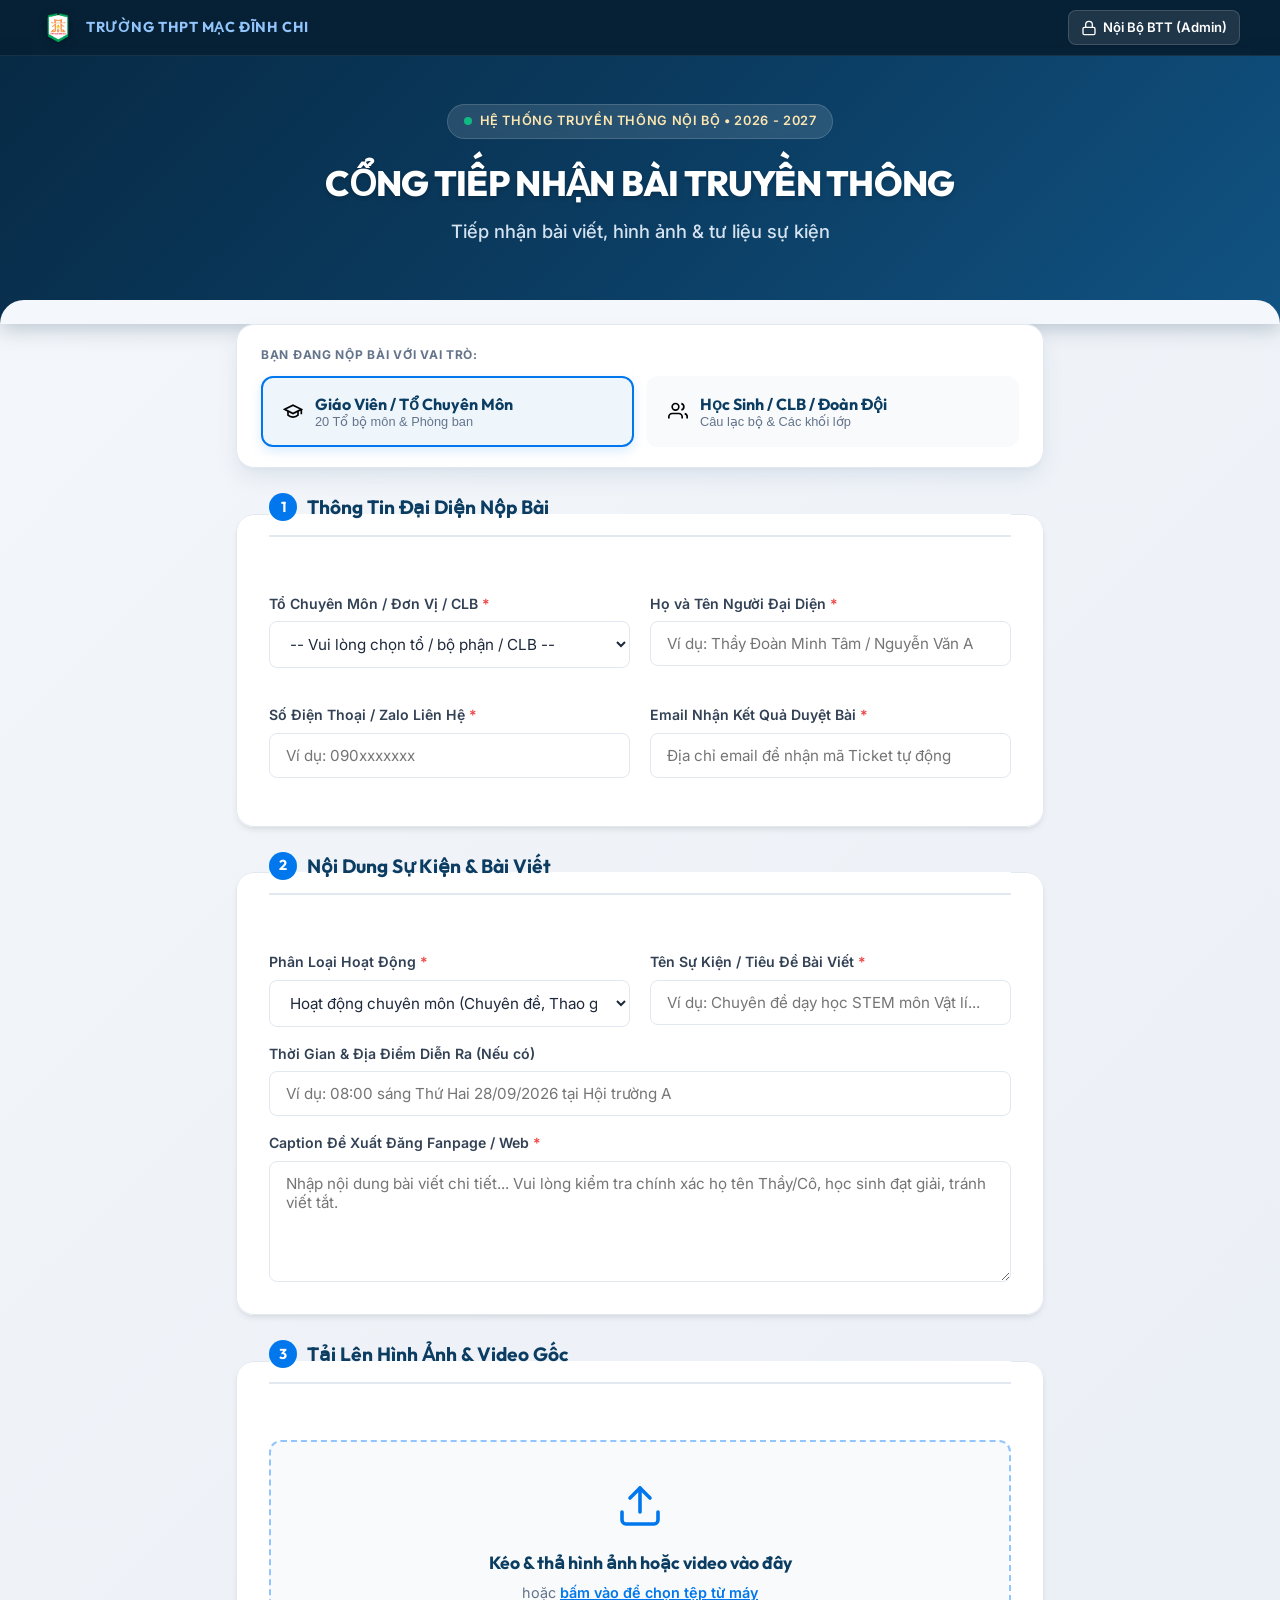
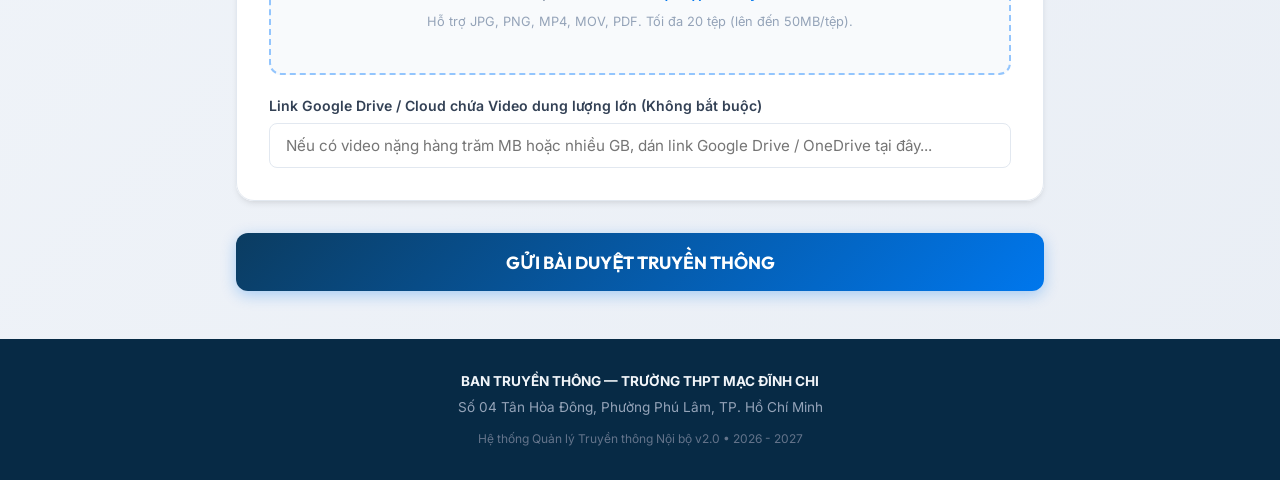
==== index.html @ 525030f7 "feat: chuẩn hóa phong cách hành chính nghiêm túc, chuyển đổi Quản Trị Hệ Thống và bổ sung module Cấu" ====
<!DOCTYPE html>
<html lang="vi">

<head>
  <meta charset="UTF-8">
  <meta name="viewport" content="width=device-width, initial-scale=1.0">
  <title>Cổng Tiếp Nhận Bài Truyền Thông | THPT Mạc Đĩnh Chi</title>
  <meta name="description"
    content="Hệ thống tiếp nhận bài viết, hình ảnh và tư liệu truyền thông nội bộ trường THPT Mạc Đĩnh Chi năm học 2026 - 2027">

  <!-- Google Fonts -->
  <link rel="preconnect" href="https://fonts.googleapis.com">
  <link rel="preconnect" href="https://fonts.gstatic.com" crossorigin>
  <link
    href="https://fonts.googleapis.com/css2?family=Inter:wght@400;500;600;700&family=Outfit:wght@500;600;700;800&display=swap"
    rel="stylesheet">

  <!-- Favicon -->
  <link rel="icon" type="image/png" href="LOGO.png">

  <!-- Stylesheet -->
  <link rel="stylesheet" href="css/style.css">
</head>

<body>
  <!-- Navigation Bar -->
  <nav class="top-nav-bar">
    <div class="nav-container">
      <div class="nav-brand-wrap">
        <img src="LOGO.png" alt="Logo THPT Mạc Đĩnh Chi" class="nav-logo">
        <span class="nav-school">TRƯỜNG THPT MẠC ĐĨNH CHI</span>
      </div>
      <a href="admin.html" class="nav-admin-btn">
        <svg width="16" height="16" viewBox="0 0 24 24" fill="none" stroke="currentColor" stroke-width="2">
          <rect x="3" y="11" width="18" height="11" rx="2" ry="2"></rect>
          <path d="M7 11V7a5 5 0 0 1 10 0v4"></path>
        </svg>
        <span>Nội Bộ BTT (Admin)</span>
      </a>
    </div>
  </nav>

  <!-- Header / Hero Banner -->
  <header class="hero-header">
    <div class="header-container">
      <div class="brand-badge">
        <span class="pulse-dot"></span>
        <span>HỆ THỐNG TRUYỀN THÔNG NỘI BỘ • 2026 - 2027</span>
      </div>
      <h1 class="school-title">CỔNG TIẾP NHẬN BÀI TRUYỀN THÔNG</h1>
      <p class="portal-subtitle">Tiếp nhận bài viết, hình ảnh &amp; tư liệu sự kiện</p>
    </div>
  </header>

  <!-- Main Container -->
  <main class="main-content">
    <div class="form-wrapper">
      <!-- Vùng hiển thị thông báo tiêu điểm ghim từ Quản Trị Viên (nếu có) -->
      <div id="portalNoticeContainer"></div>

      <!-- Role Switcher: Giáo viên vs Học sinh/CLB -->
      <section class="role-selector-card" aria-label="Chọn đối tượng nộp bài">
        <label class="section-label">BẠN ĐANG NỘP BÀI VỚI VAI TRÒ:</label>
        <div class="segmented-control" role="tablist">
          <button type="button" class="tab-btn active" id="tabTeacher" role="tab" aria-selected="true"
            onclick="switchRole('teacher')">
            <span class="tab-icon">
              <svg width="20" height="20" viewBox="0 0 24 24" fill="none" stroke="currentColor" stroke-width="2">
                <path d="M22 10v6M2 10l10-5 10 5-10 5z"></path>
                <path d="M6 12v5c3 3 9 3 12 0v-5"></path>
              </svg>
            </span>
            <div class="tab-info">
              <span class="tab-title">Giáo Viên / Tổ Chuyên Môn</span>
              <span class="tab-desc">20 Tổ bộ môn &amp; Phòng ban</span>
            </div>
          </button>

          <button type="button" class="tab-btn" id="tabStudent" role="tab" aria-selected="false"
            onclick="switchRole('student')">
            <span class="tab-icon">
              <svg width="20" height="20" viewBox="0 0 24 24" fill="none" stroke="currentColor" stroke-width="2">
                <path d="M17 21v-2a4 4 0 0 0-4-4H5a4 4 0 0 0-4 4v2"></path>
                <circle cx="9" cy="7" r="4"></circle>
                <path d="M23 21v-2a4 4 0 0 0-3-3.87"></path>
                <path d="M16 3.13a4 4 0 0 1 0 7.75"></path>
              </svg>
            </span>
            <div class="tab-info">
              <span class="tab-title">Học Sinh / CLB / Đoàn Đội</span>
              <span class="tab-desc">Câu lạc bộ &amp; Các khối lớp</span>
            </div>
          </button>
        </div>
      </section>

      <!-- Main Submission Form -->
      <form id="submissionForm" class="submission-form" onsubmit="handleFormSubmit(event)">

        <!-- Fieldset: Thông tin người gửi -->
        <fieldset class="form-section">
          <legend class="legend-title">
            <span class="step-num">1</span>
            <span>Thông Tin Đại Diện Nộp Bài</span>
          </legend>

          <div class="form-grid grid-2">
            <!-- Đơn vị / Bộ phận -->
            <div class="form-group">
              <label for="deptSelect" class="input-label required">Tổ Chuyên Môn / Đơn Vị / CLB</label>
              <select id="deptSelect" name="dept" required class="custom-select">
                <!-- Sẽ được điền tự động qua JavaScript theo Role -->
              </select>
            </div>

            <!-- Họ và tên -->
            <div class="form-group">
              <label for="submitterName" class="input-label required">Họ và Tên Người Đại Diện</label>
              <input type="text" id="submitterName" name="submitter" required
                placeholder="Ví dụ: Thầy Đoàn Minh Tâm / Nguyễn Văn A" class="custom-input">
            </div>

            <!-- Số điện thoại / Zalo -->
            <div class="form-group">
              <label for="submitterPhone" class="input-label required">Số Điện Thoại / Zalo Liên Hệ</label>
              <input type="tel" id="submitterPhone" name="phone" required placeholder="Ví dụ: 090xxxxxxx"
                class="custom-input">
            </div>

            <!-- Email nhận biên nhận -->
            <div class="form-group">
              <label for="submitterEmail" class="input-label required">Email Nhận Kết Quả Duyệt Bài</label>
              <input type="email" id="submitterEmail" name="email" required
                placeholder="Địa chỉ email để nhận mã Ticket tự động" class="custom-input">
            </div>
          </div>
        </fieldset>

        <!-- Fieldset: Nội dung bài viết -->
        <fieldset class="form-section">
          <legend class="legend-title">
            <span class="step-num">2</span>
            <span>Nội Dung Sự Kiện &amp; Bài Viết</span>
          </legend>

          <div class="form-grid grid-2">
            <!-- Phân loại hoạt động -->
            <div class="form-group">
              <label for="categorySelect" class="input-label required">Phân Loại Hoạt Động</label>
              <select id="categorySelect" name="category" required class="custom-select">
                <option value="Hoạt động chuyên môn">Hoạt động chuyên môn (Chuyên đề, Thao giảng, SHCM)</option>
                <option value="Hoạt động học sinh">Hoạt động học sinh (Ngoại khóa, STEM, Trải nghiệm)</option>
                <option value="Hoạt động Đoàn - Phong trào">Hoạt động Đoàn - Phong trào tình nguyện</option>
                <option value="Cuộc thi / Hội thi các cấp">Cuộc thi / Hội thi các cấp</option>
                <option value="Thành tích / Khen thưởng">Thành tích / Khen thưởng vinh danh</option>
                <option value="Sự kiện cấp trường">Sự kiện lớn cấp trường</option>
                <option value="Khác">Khác</option>
              </select>
            </div>

            <!-- Tiêu đề sự kiện -->
            <div class="form-group">
              <label for="eventName" class="input-label required">Tên Sự Kiện / Tiêu Đề Bài Viết</label>
              <input type="text" id="eventName" name="eventName" required
                placeholder="Ví dụ: Chuyên đề dạy học STEM môn Vật lí..." class="custom-input">
            </div>
          </div>

          <!-- Thời gian & Địa điểm -->
          <div class="form-group">
            <label for="timeLocation" class="input-label">Thời Gian &amp; Địa Điểm Diễn Ra (Nếu có)</label>
            <input type="text" id="timeLocation" name="timeLocation"
              placeholder="Ví dụ: 08:00 sáng Thứ Hai 28/09/2026 tại Hội trường A" class="custom-input">
          </div>

          <!-- Caption đề xuất -->
          <div class="form-group">
            <label for="captionText" class="input-label required">Caption Đề Xuất Đăng Fanpage / Web</label>
            <textarea id="captionText" name="caption" rows="5" required
              placeholder="Nhập nội dung bài viết chi tiết... Vui lòng kiểm tra chính xác họ tên Thầy/Cô, học sinh đạt giải, tránh viết tắt."
              class="custom-textarea"></textarea>
          </div>
        </fieldset>

        <!-- Fieldset: Tải tệp hình ảnh & Video -->
        <fieldset class="form-section">
          <legend class="legend-title">
            <span class="step-num">3</span>
            <span>Tải Lên Hình Ảnh &amp; Video Gốc</span>
          </legend>

          <div class="upload-container">
            <div class="drop-zone" id="dropZone" onclick="triggerFileInput()">
              <div class="drop-icon">
                <svg width="48" height="48" viewBox="0 0 24 24" fill="none" stroke="currentColor" stroke-width="1.8"
                  stroke-linecap="round" stroke-linejoin="round">
                  <path d="M21 15v4a2 2 0 0 1-2 2H5a2 2 0 0 1-2-2v-4"></path>
                  <polyline points="17 8 12 3 7 8"></polyline>
                  <line x1="12" y1="3" x2="12" y2="15"></line>
                </svg>
              </div>
              <h3 class="drop-title">Kéo &amp; thả hình ảnh hoặc video vào đây</h3>
              <p class="drop-subtitle">hoặc <span class="highlight-browse">bấm vào để chọn tệp từ máy</span></p>
              <p class="drop-note">Hỗ trợ JPG, PNG, MP4, MOV, PDF. Tối đa 20 tệp (lên đến 50MB/tệp).</p>
              <input type="file" id="fileInput" multiple accept="image/*,video/*,.pdf,.docx" style="display: none;"
                onchange="handleFilesSelected(event)">
            </div>

            <!-- Danh sách file đã chọn -->
            <div id="fileListContainer" class="file-list-grid" style="display: none;"></div>

            <!-- Tùy chọn video dung lượng lớn (Drive/Cloud Link) -->
            <div class="form-group" style="margin-top: 1.25rem;">
              <label for="hugeFileLink" class="input-label">
                Link Google Drive / Cloud chứa Video dung lượng lớn (Không bắt buộc)
              </label>
              <input type="url" id="hugeFileLink" name="hugeFileLink" class="custom-input"
                placeholder="Nếu có video nặng hàng trăm MB hoặc nhiều GB, dán link Google Drive / OneDrive tại đây...">
            </div>
          </div>
        </fieldset>

        <!-- Nút gửi bài -->
        <div class="submit-wrapper">
          <button type="submit" id="btnSubmit" class="btn-primary">
            <span id="btnSubmitText">GỬI BÀI DUYỆT TRUYỀN THÔNG</span>
            <div id="btnSpinner" class="spinner" style="display: none;"></div>
          </button>
        </div>
      </form>
    </div>
  </main>

  <!-- Modal Kết Quả Nộp Bài Thành Công -->
  <div id="successModal" class="modal-overlay" style="display: none;">
    <div class="modal-card">
      <div class="success-icon-wrap">
        <svg class="checkmark" xmlns="http://www.w3.org/2000/svg" viewBox="0 0 52 52">
          <circle class="checkmark-circle" cx="26" cy="26" r="25" fill="none" />
          <path class="checkmark-check" fill="none" d="M14.1 27.2l7.1 7.2 16.7-16.8" />
        </svg>
      </div>

      <h2 class="modal-title">GỬI BÀI THÀNH CÔNG!</h2>
      <p class="modal-desc">Ban Truyền Thông THPT Mạc Đĩnh Chi đã tiếp nhận bài viết của bạn.</p>

      <div class="ticket-badge-card">
        <span class="ticket-label">MÃ BÀI VIẾT (TICKET ID)</span>
        <div class="ticket-code-row">
          <span id="ticketCodeDisplay" class="ticket-code">TT-2026-0001</span>
          <button type="button" class="btn-copy" onclick="copyTicketCode()" title="Sao chép mã bài">
            <svg width="20" height="20" viewBox="0 0 24 24" fill="none" stroke="currentColor" stroke-width="2">
              <rect x="9" y="9" width="13" height="13" rx="2" ry="2"></rect>
              <path d="M5 15H4a2 2 0 0 1-2-2V4a2 2 0 0 1 2-2h9a2 2 0 0 1 2 2v1"></path>
            </svg>
            <span id="copyText">Sao chép</span>
          </button>
        </div>
        <p class="ticket-instruction">Vui lòng lưu lại mã này để trích dẫn khi trao đổi hoặc phản hồi chỉnh sửa.</p>
      </div>

      <div class="summary-details">
        <div class="detail-row">
          <span class="detail-key">Trạng thái:</span>
          <span class="detail-val badge-status">MỚI NHẬN</span>
        </div>
        <div class="detail-row">
          <span class="detail-key">Tư liệu đã tải lên:</span>
          <span id="summaryFileCount" class="detail-val">3 tệp</span>
        </div>
        <div class="detail-row">
          <span class="detail-key">Thư mục Drive:</span>
          <a id="summaryFolderLink" href="#" target="_blank" class="detail-val link-drive">Mở trên Google Drive ↗</a>
        </div>
      </div>

      <!-- Hộp hướng dẫn thả video lớn vào Drive -->
      <div class="drive-extra-box"
        style="background: #f0fdf4; border: 1px solid #bbf7d0; border-radius: var(--radius-sm); padding: 12px; margin-bottom: 1.2rem; text-align: left;">
        <span style="font-size: 0.85rem; font-weight: 700; color: #166534; display: block; margin-bottom: 4px;">
          📁 Cần tải thêm Video gốc dung lượng lớn (vài GB)?
        </span>
        <p style="font-size: 0.8rem; color: #15803d; margin-bottom: 8px;">
          Thư mục Google Drive của bài viết đã sẵn sàng. Bạn có thể mở thư mục bên dưới để kéo thả thêm các
          video nặng hàng trăm MB đến hàng GB trực tiếp:
        </p>
        <a id="btnOpenDriveDirect" href="#" target="_blank" class="btn-drive-open"
          style="display: block; text-align: center; text-decoration: none; padding: 7px 12px;">
          MỞ THƯ MỤC DRIVE ĐỂ KÉO THẢ THÊM VIDEO ↗
        </a>
      </div>

      <button type="button" class="btn-secondary" onclick="resetFormAndCloseModal()">
        Nộp thêm bài viết khác
      </button>
    </div>
  </div>

  <!-- Loading Bar Modal -->
  <div id="progressModal" class="modal-overlay" style="display: none;">
    <div class="modal-card progress-card">
      <div class="spinner large"></div>
      <h3 id="progressTitle" class="progress-title">Đang tải dữ liệu &amp; tư liệu lên Google Drive...</h3>
      <p id="progressSubtitle" class="progress-subtitle">Vui lòng không tắt trang web trong giây lát.</p>
      <div class="progress-bar-bg">
        <div id="progressBarFill" class="progress-bar-fill" style="width: 0%;"></div>
      </div>
      <span id="progressPercent" class="progress-percent">0%</span>
    </div>
  </div>

  <!-- Footer -->
  <footer class="site-footer">
    <div class="footer-container">
      <p><strong>BAN TRUYỀN THÔNG — TRƯỜNG THPT MẠC ĐĨNH CHI</strong></p>
      <p>Số 04 Tân Hòa Đông, Phường Phú Lâm, TP. Hồ Chí Minh</p>
      <p class="copyright">Hệ thống Quản lý Truyền thông Nội bộ v2.0 • 2026 - 2027</p>
    </div>
  </footer>

  <!-- Scripts -->
  <script src="js/config.js"></script>
  <script src="js/app.js"></script>
</body>

</html>
---- css/style.css ----
/* ==========================================================================
   HỆ THỐNG TRUYỀN THÔNG NỘI BỘ - THPT MẠC ĐĨNH CHI
   Design System & Styling
   ========================================================================== */

:root {
  --primary-color: #0b3c61;
  --primary-hover: #072a45;
  --secondary-color: #0077ed;
  --accent-gold: #e5a93c;
  --accent-gold-light: #fff8e6;
  
  --bg-gradient: linear-gradient(135deg, #f4f7fb 0%, #e9eef5 100%);
  --surface-card: #ffffff;
  --surface-subtle: #f8fafc;
  --border-color: #e2e8f0;
  --border-focus: #0077ed;
  
  --text-main: #1e293b;
  --text-muted: #64748b;
  --text-white: #ffffff;
  
  --success-color: #10b981;
  --success-bg: #ecfdf5;
  --danger-color: #ef4444;
  
  --shadow-sm: 0 1px 3px rgba(0, 0, 0, 0.05);
  --shadow-md: 0 4px 6px -1px rgba(0, 0, 0, 0.08), 0 2px 4px -2px rgba(0, 0, 0, 0.05);
  --shadow-lg: 0 10px 25px -3px rgba(11, 60, 97, 0.1), 0 4px 6px -4px rgba(11, 60, 97, 0.05);
  --shadow-xl: 0 20px 35px -5px rgba(11, 60, 97, 0.15);
  
  --radius-sm: 8px;
  --radius-md: 12px;
  --radius-lg: 18px;
  --radius-full: 9999px;
  
  --transition: all 0.25s cubic-bezier(0.4, 0, 0.2, 1);
}

/* Reset & Base */
*, *::before, *::after {
  box-sizing: border-box;
  margin: 0;
  padding: 0;
}

body {
  font-family: 'Inter', -apple-system, BlinkMacSystemFont, sans-serif;
  background: var(--bg-gradient);
  color: var(--text-main);
  line-height: 1.6;
  min-height: 100vh;
  display: flex;
  flex-direction: column;
}

/* ==========================================================================
   Header / Hero Banner
   ========================================================================== */
.hero-header {
  background: linear-gradient(135deg, #072a45 0%, #0b3c61 50%, #115383 100%);
  color: var(--text-white);
  padding: 3rem 1.5rem 4rem;
  text-align: center;
  position: relative;
  overflow: hidden;
  box-shadow: 0 4px 20px rgba(7, 42, 69, 0.25);
}

.hero-header::after {
  content: "";
  position: absolute;
  bottom: 0;
  left: 0;
  right: 0;
  height: 24px;
  background: #f4f7fb;
  border-radius: 24px 24px 0 0;
}

.header-container {
  max-width: 800px;
  margin: 0 auto;
  position: relative;
  z-index: 1;
}

.brand-badge {
  display: inline-flex;
  align-items: center;
  gap: 8px;
  background: rgba(255, 255, 255, 0.12);
  backdrop-filter: blur(8px);
  padding: 6px 16px;
  border-radius: var(--radius-full);
  font-size: 0.8rem;
  font-weight: 600;
  letter-spacing: 0.05em;
  color: #fce7b2;
  margin-bottom: 1rem;
  border: 1px solid rgba(255, 255, 255, 0.15);
}

.pulse-dot {
  width: 8px;
  height: 8px;
  background: #10b981;
  border-radius: 50%;
  box-shadow: 0 0 0 0 rgba(16, 185, 129, 0.7);
  animation: pulseAnimation 2s infinite;
}

@keyframes pulseAnimation {
  0% { transform: scale(0.95); box-shadow: 0 0 0 0 rgba(16, 185, 129, 0.7); }
  70% { transform: scale(1); box-shadow: 0 0 0 8px rgba(16, 185, 129, 0); }
  100% { transform: scale(0.95); box-shadow: 0 0 0 0 rgba(16, 185, 129, 0); }
}

.school-title {
  font-family: 'Outfit', sans-serif;
  font-size: 2.2rem;
  font-weight: 800;
  letter-spacing: -0.02em;
  margin-bottom: 0.4rem;
  text-shadow: 0 2px 4px rgba(0,0,0,0.2);
}

.portal-subtitle {
  font-size: 1.15rem;
  font-weight: 500;
  opacity: 0.95;
  margin-bottom: 0.8rem;
  color: #e0ecf8;
}

.motto-tag {
  display: inline-block;
  font-size: 0.9rem;
  font-weight: 600;
  color: var(--accent-gold);
  background: rgba(0, 0, 0, 0.2);
  padding: 4px 14px;
  border-radius: var(--radius-full);
}

/* ==========================================================================
   Main Form Container
   ========================================================================== */
.main-content {
  flex: 1;
  max-width: 840px;
  width: 100%;
  margin: -1.5rem auto 3rem;
  padding: 0 1rem;
  position: relative;
  z-index: 2;
}

.form-wrapper {
  display: flex;
  flex-direction: column;
  gap: 1.5rem;
}

/* Role Selector (Segmented control) */
.role-selector-card {
  background: var(--surface-card);
  border-radius: var(--radius-lg);
  padding: 1.25rem 1.5rem;
  box-shadow: var(--shadow-lg);
  border: 1px solid var(--border-color);
}

.section-label {
  display: block;
  font-size: 0.75rem;
  font-weight: 700;
  letter-spacing: 0.06em;
  color: var(--text-muted);
  margin-bottom: 0.75rem;
}

.segmented-control {
  display: grid;
  grid-template-columns: 1fr 1fr;
  gap: 12px;
}

.tab-btn {
  display: flex;
  align-items: center;
  gap: 12px;
  padding: 1rem 1.25rem;
  background: var(--surface-subtle);
  border: 2px solid transparent;
  border-radius: var(--radius-md);
  cursor: pointer;
  transition: var(--transition);
  text-align: left;
}

.tab-btn:hover {
  background: #edf2f7;
  transform: translateY(-1px);
}

.tab-btn.active {
  background: #eef6fc;
  border-color: var(--secondary-color);
  box-shadow: 0 4px 12px rgba(0, 119, 237, 0.15);
}

.tab-icon {
  font-size: 1.8rem;
  line-height: 1;
}

.tab-info {
  display: flex;
  flex-direction: column;
}

.tab-title {
  font-family: 'Outfit', sans-serif;
  font-weight: 700;
  font-size: 1rem;
  color: var(--primary-color);
}

.tab-desc {
  font-size: 0.8rem;
  color: var(--text-muted);
}

/* Main Form Elements */
.submission-form {
  display: flex;
  flex-direction: column;
  gap: 1.5rem;
}

.form-section {
  background: var(--surface-card);
  border-radius: var(--radius-lg);
  padding: 2rem;
  box-shadow: var(--shadow-md);
  border: 1px solid var(--border-color);
}

.legend-title {
  display: flex;
  align-items: center;
  gap: 10px;
  font-family: 'Outfit', sans-serif;
  font-size: 1.2rem;
  font-weight: 700;
  color: var(--primary-color);
  margin-bottom: 1.5rem;
  width: 100%;
  border-bottom: 2px solid var(--border-color);
  padding-bottom: 0.75rem;
}

.step-num {
  width: 28px;
  height: 28px;
  background: var(--secondary-color);
  color: var(--text-white);
  border-radius: 50%;
  display: flex;
  align-items: center;
  justify-content: center;
  font-size: 0.9rem;
  font-weight: 700;
}

.form-grid {
  display: grid;
  gap: 1.25rem;
}

.grid-2 {
  grid-template-columns: 1fr 1fr;
}

.form-group {
  display: flex;
  flex-direction: column;
  gap: 6px;
  margin-bottom: 1rem;
}

.form-group:last-child {
  margin-bottom: 0;
}

.input-label {
  font-size: 0.88rem;
  font-weight: 600;
  color: #334155;
}

.input-label.required::after {
  content: " *";
  color: var(--danger-color);
}

.label-row {
  display: flex;
  justify-content: space-between;
  align-items: baseline;
}

.help-hint {
  font-size: 0.78rem;
  color: var(--text-muted);
  font-style: italic;
}

.custom-input,
.custom-select,
.custom-textarea {
  width: 100%;
  padding: 0.75rem 1rem;
  font-size: 0.95rem;
  font-family: inherit;
  border: 1.5px solid var(--border-color);
  border-radius: var(--radius-sm);
  background: var(--surface-card);
  color: var(--text-main);
  transition: var(--transition);
}

.custom-input:focus,
.custom-select:focus,
.custom-textarea:focus {
  outline: none;
  border-color: var(--secondary-color);
  box-shadow: 0 0 0 3px rgba(0, 119, 237, 0.15);
}

.custom-textarea {
  resize: vertical;
  min-height: 110px;
}

/* ==========================================================================
   Upload Area (Drag & Drop)
   ========================================================================== */
.drop-zone {
  border: 2px dashed #93c5fd;
  background: #f8fafc;
  border-radius: var(--radius-md);
  padding: 2.5rem 1.5rem;
  text-align: center;
  cursor: pointer;
  transition: var(--transition);
}

.drop-zone:hover,
.drop-zone.dragover {
  border-color: var(--secondary-color);
  background: #eff6ff;
  transform: scale(1.005);
}

.drop-icon {
  color: var(--secondary-color);
  margin-bottom: 0.75rem;
}

.drop-title {
  font-family: 'Outfit', sans-serif;
  font-size: 1.1rem;
  font-weight: 700;
  color: var(--primary-color);
  margin-bottom: 0.25rem;
}

.drop-subtitle {
  font-size: 0.9rem;
  color: var(--text-muted);
  margin-bottom: 0.5rem;
}

.highlight-browse {
  color: var(--secondary-color);
  font-weight: 600;
  text-decoration: underline;
}

.drop-note {
  font-size: 0.8rem;
  color: #94a3b8;
}

/* File Previews */
.file-list-grid {
  display: grid;
  grid-template-columns: repeat(auto-fill, minmax(130px, 1fr));
  gap: 12px;
  margin-top: 1.25rem;
}

.file-preview-card {
  position: relative;
  background: var(--surface-card);
  border: 1px solid var(--border-color);
  border-radius: var(--radius-sm);
  padding: 8px;
  display: flex;
  flex-direction: column;
  align-items: center;
  text-align: center;
  box-shadow: var(--shadow-sm);
}

.file-thumbnail {
  width: 100%;
  height: 80px;
  object-fit: cover;
  border-radius: 4px;
  background: #f1f5f9;
}

.file-icon-placeholder {
  width: 100%;
  height: 80px;
  display: flex;
  align-items: center;
  justify-content: center;
  background: #f1f5f9;
  border-radius: 4px;
  font-size: 1.8rem;
}

.file-name-truncate {
  font-size: 0.75rem;
  font-weight: 600;
  margin-top: 6px;
  width: 100%;
  white-space: nowrap;
  overflow: hidden;
  text-overflow: ellipsis;
}

.file-size-tag {
  font-size: 0.68rem;
  color: var(--text-muted);
}

.btn-remove-file {
  position: absolute;
  top: -6px;
  right: -6px;
  width: 22px;
  height: 22px;
  background: var(--danger-color);
  color: white;
  border: none;
  border-radius: 50%;
  cursor: pointer;
  display: flex;
  align-items: center;
  justify-content: center;
  font-size: 12px;
  font-weight: bold;
  box-shadow: var(--shadow-sm);
  transition: var(--transition);
}

.btn-remove-file:hover {
  transform: scale(1.15);
}

/* ==========================================================================
   Submit Button & Action
   ========================================================================== */
.submit-wrapper {
  text-align: center;
  margin-top: 0.5rem;
}

.btn-primary {
  width: 100%;
  padding: 1.1rem 2rem;
  background: linear-gradient(135deg, #0b3c61 0%, #0077ed 100%);
  color: var(--text-white);
  border: none;
  border-radius: var(--radius-md);
  font-family: 'Outfit', sans-serif;
  font-size: 1.1rem;
  font-weight: 700;
  cursor: pointer;
  box-shadow: 0 4px 15px rgba(0, 119, 237, 0.3);
  transition: var(--transition);
  display: flex;
  align-items: center;
  justify-content: center;
  gap: 10px;
}

.btn-primary:hover {
  background: linear-gradient(135deg, #072a45 0%, #005bb5 100%);
  transform: translateY(-2px);
  box-shadow: 0 8px 25px rgba(0, 119, 237, 0.4);
}

.btn-primary:active {
  transform: translateY(0);
}

.submit-disclaimer {
  font-size: 0.8rem;
  color: var(--text-muted);
  margin-top: 0.75rem;
}

/* ==========================================================================
   Modals (Success & Progress)
   ========================================================================== */
.modal-overlay {
  position: fixed;
  top: 0;
  left: 0;
  right: 0;
  bottom: 0;
  background: rgba(15, 23, 42, 0.7);
  backdrop-filter: blur(6px);
  display: flex;
  align-items: center;
  justify-content: center;
  z-index: 999;
  padding: 1rem;
  animation: fadeIn 0.3s ease;
}

.modal-card {
  background: var(--surface-card);
  border-radius: var(--radius-lg);
  max-width: 520px;
  width: 100%;
  padding: 2.5rem 2rem;
  text-align: center;
  box-shadow: var(--shadow-xl);
  animation: slideUp 0.3s ease;
}

@keyframes fadeIn {
  from { opacity: 0; }
  to { opacity: 1; }
}

@keyframes slideUp {
  from { transform: translateY(20px); opacity: 0; }
  to { transform: translateY(0); opacity: 1; }
}

/* Checkmark Animation */
.success-icon-wrap {
  width: 68px;
  height: 68px;
  margin: 0 auto 1.25rem;
}

.checkmark {
  width: 68px;
  height: 68px;
  border-radius: 50%;
  display: block;
  stroke-width: 3;
  stroke: var(--success-color);
  stroke-miterlimit: 10;
  box-shadow: inset 0 0 0 var(--success-color);
  animation: fill .4s ease-in-out .4s forwards, scale .3s ease-in-out .9s both;
}

.checkmark-circle {
  stroke-dasharray: 166;
  stroke-dashoffset: 166;
  stroke-width: 3;
  stroke-miterlimit: 10;
  stroke: var(--success-color);
  fill: none;
  animation: stroke 0.6s cubic-bezier(0.65, 0, 0.45, 1) forwards;
}

.checkmark-check {
  transform-origin: 50% 50%;
  stroke-dasharray: 48;
  stroke-dashoffset: 48;
  animation: stroke 0.3s cubic-bezier(0.65, 0, 0.45, 1) 0.8s forwards;
}

@keyframes stroke { 100% { stroke-dashoffset: 0; } }
@keyframes scale { 0%, 100% { transform: none; } 50% { transform: scale3d(1.1, 1.1, 1); } }
@keyframes fill { 100% { box-shadow: inset 0 0 0 30px #ecfdf5; } }

.modal-title {
  font-family: 'Outfit', sans-serif;
  font-size: 1.6rem;
  font-weight: 800;
  color: var(--primary-color);
  margin-bottom: 0.5rem;
}

.modal-desc {
  font-size: 0.95rem;
  color: var(--text-muted);
  margin-bottom: 1.5rem;
}

/* Ticket Card in Modal */
.ticket-badge-card {
  background: linear-gradient(135deg, #f0f7ff 0%, #e0effe 100%);
  border: 2px dashed #93c5fd;
  border-radius: var(--radius-md);
  padding: 1.25rem;
  margin-bottom: 1.5rem;
}

.ticket-label {
  display: block;
  font-size: 0.75rem;
  font-weight: 700;
  letter-spacing: 0.08em;
  color: #0369a1;
  margin-bottom: 6px;
}

.ticket-code-row {
  display: flex;
  align-items: center;
  justify-content: center;
  gap: 12px;
}

.ticket-code {
  font-family: 'Outfit', sans-serif;
  font-size: 1.8rem;
  font-weight: 800;
  color: #0b3c61;
  letter-spacing: 0.04em;
}

.btn-copy {
  display: inline-flex;
  align-items: center;
  gap: 6px;
  background: var(--surface-card);
  border: 1px solid #93c5fd;
  border-radius: var(--radius-sm);
  padding: 6px 12px;
  font-size: 0.8rem;
  font-weight: 600;
  color: #0284c7;
  cursor: pointer;
  transition: var(--transition);
}

.btn-copy:hover {
  background: #e0f2fe;
}

.ticket-instruction {
  font-size: 0.78rem;
  color: var(--text-muted);
  margin-top: 8px;
}

/* Summary Details */
.summary-details {
  background: var(--surface-subtle);
  border-radius: var(--radius-sm);
  padding: 1rem;
  margin-bottom: 1.5rem;
  text-align: left;
}

.detail-row {
  display: flex;
  justify-content: space-between;
  padding: 6px 0;
  font-size: 0.88rem;
  border-bottom: 1px solid #f1f5f9;
}

.detail-row:last-child {
  border-bottom: none;
}

.detail-key {
  color: var(--text-muted);
}

.detail-val {
  font-weight: 600;
  color: var(--text-main);
}

.badge-status {
  background: #e0f2fe;
  color: #0369a1;
  padding: 2px 8px;
  border-radius: 4px;
  font-size: 0.8rem;
}

.link-drive {
  color: var(--secondary-color);
  text-decoration: none;
}

.link-drive:hover {
  text-decoration: underline;
}

.btn-secondary {
  width: 100%;
  padding: 0.9rem 1.5rem;
  background: var(--surface-subtle);
  border: 1.5px solid var(--border-color);
  border-radius: var(--radius-md);
  font-size: 0.95rem;
  font-weight: 600;
  color: var(--text-main);
  cursor: pointer;
  transition: var(--transition);
}

.btn-secondary:hover {
  background: #e2e8f0;
}

/* Progress Modal */
.progress-card {
  max-width: 440px;
}

.spinner {
  width: 24px;
  height: 24px;
  border: 3px solid rgba(255, 255, 255, 0.3);
  border-top-color: white;
  border-radius: 50%;
  animation: spin 0.8s linear infinite;
}

.spinner.large {
  width: 50px;
  height: 50px;
  border-width: 4px;
  border-color: #e2e8f0;
  border-top-color: var(--secondary-color);
  margin: 0 auto 1.5rem;
}

@keyframes spin {
  to { transform: rotate(360deg); }
}

.progress-title {
  font-family: 'Outfit', sans-serif;
  font-size: 1.2rem;
  font-weight: 700;
  color: var(--primary-color);
  margin-bottom: 0.4rem;
}

.progress-subtitle {
  font-size: 0.88rem;
  color: var(--text-muted);
  margin-bottom: 1.25rem;
}

.progress-bar-bg {
  width: 100%;
  height: 10px;
  background: #e2e8f0;
  border-radius: var(--radius-full);
  overflow: hidden;
  margin-bottom: 0.5rem;
}

.progress-bar-fill {
  height: 100%;
  background: linear-gradient(90deg, #0077ed, #10b981);
  border-radius: var(--radius-full);
  transition: width 0.3s ease;
}

.progress-percent {
  font-size: 0.85rem;
  font-weight: 700;
  color: var(--secondary-color);
}

/* ==========================================================================
   Footer
   ========================================================================== */
.site-footer {
  background: #072a45;
  color: #94a3b8;
  padding: 2rem 1rem;
  text-align: center;
  font-size: 0.85rem;
  margin-top: auto;
}

.footer-container {
  max-width: 800px;
  margin: 0 auto;
  display: flex;
  flex-direction: column;
  gap: 4px;
}

.site-footer strong {
  color: #f1f5f9;
}

.copyright {
  font-size: 0.75rem;
  color: #64748b;
  margin-top: 6px;
}

/* ==========================================================================
   Responsive Adjustments
   ========================================================================== */
@media (max-width: 640px) {
  .hero-header {
    padding: 2.2rem 1rem 3rem;
  }
  
  .school-title {
    font-size: 1.6rem;
  }
  
  .portal-subtitle {
    font-size: 0.98rem;
  }
  
  .segmented-control {
    grid-template-columns: 1fr;
  }
  
  .grid-2 {
    grid-template-columns: 1fr;
  }
  
  .form-section {
    padding: 1.25rem;
  }
  
  .drop-zone {
    padding: 1.8rem 1rem;
  }
}

/* ==========================================================================
   Top Navigation Bar
   ========================================================================== */
.top-nav-bar {
  background: #062035;
  color: #e2e8f0;
  border-bottom: 1px solid rgba(255, 255, 255, 0.08);
  padding: 0.6rem 1.5rem;
}

.nav-container {
  max-width: 1200px;
  margin: 0 auto;
  display: flex;
  justify-content: space-between;
  align-items: center;
}

.nav-brand-wrap {
  display: flex;
  align-items: center;
  gap: 10px;
}

.nav-logo {
  width: 36px;
  height: 36px;
  object-fit: contain;
  flex-shrink: 0;
  filter: drop-shadow(0 2px 4px rgba(0, 0, 0, 0.25));
}

.nav-school {
  font-family: 'Outfit', sans-serif;
  font-weight: 700;
  font-size: 0.9rem;
  letter-spacing: 0.04em;
  color: #93c5fd;
}

.nav-admin-btn, .nav-link-btn {
  display: inline-flex;
  align-items: center;
  gap: 6px;
  background: rgba(255, 255, 255, 0.1);
  color: #ffffff;
  padding: 6px 12px;
  border-radius: var(--radius-sm);
  font-size: 0.82rem;
  font-weight: 600;
  text-decoration: none;
  border: 1px solid rgba(255, 255, 255, 0.15);
  transition: var(--transition);
}

.nav-admin-btn:hover, .nav-link-btn:hover {
  background: rgba(255, 255, 255, 0.2);
  transform: translateY(-1px);
}

/* ==========================================================================
   Admin Dashboard Layout
   ========================================================================== */
.admin-body {
  background: #f1f5f9;
}

.admin-nav-container {
  max-width: 1300px;
}

.nav-brand-group {
  display: flex;
  align-items: center;
  gap: 10px;
}

.nav-divider {
  color: #475569;
}

.nav-app-name {
  font-size: 0.85rem;
  font-weight: 600;
  color: #e2e8f0;
}

.nav-actions {
  display: flex;
  align-items: center;
  gap: 10px;
}

.btn-logout {
  background: transparent;
  border: 1px solid #ef4444;
  color: #ef4444;
  padding: 5px 12px;
  border-radius: var(--radius-sm);
  font-size: 0.8rem;
  font-weight: 600;
  cursor: pointer;
  transition: var(--transition);
}

.btn-logout:hover {
  background: #ef4444;
  color: white;
}

.admin-main {
  max-width: 1300px;
  margin: 1.5rem auto 3rem;
  padding: 0 1.25rem;
  width: 100%;
}

/* PIN Screen */
.pin-screen {
  min-height: 70vh;
  display: flex;
  align-items: center;
  justify-content: center;
  padding: 1.5rem;
}

.pin-card {
  background: white;
  border-radius: var(--radius-lg);
  max-width: 420px;
  width: 100%;
  padding: 2.5rem 2rem;
  text-align: center;
  box-shadow: var(--shadow-xl);
  border: 1px solid var(--border-color);
}

.pin-icon {
  font-size: 3rem;
  margin-bottom: 0.5rem;
}

.pin-title {
  font-family: 'Outfit', sans-serif;
  font-size: 1.4rem;
  font-weight: 700;
  color: var(--primary-color);
  margin-bottom: 0.3rem;
}

.pin-desc {
  font-size: 0.88rem;
  color: var(--text-muted);
  margin-bottom: 1.5rem;
}

.pin-input {
  text-align: center;
  font-size: 1.2rem;
  letter-spacing: 0.2em;
}

.pin-error {
  color: var(--danger-color);
  font-size: 0.85rem;
  font-weight: 600;
  margin-top: 0.75rem;
}

/* Metrics Grid */
.metrics-grid {
  display: grid;
  grid-template-columns: repeat(auto-fit, minmax(220px, 1fr));
  gap: 1rem;
  margin-bottom: 1.5rem;
}

.metric-card {
  background: white;
  border-radius: var(--radius-md);
  padding: 1.25rem;
  display: flex;
  align-items: center;
  gap: 1rem;
  border: 1px solid var(--border-color);
  box-shadow: var(--shadow-sm);
  transition: var(--transition);
}

.metric-card:hover {
  transform: translateY(-2px);
  box-shadow: var(--shadow-md);
}

.metric-icon {
  width: 48px;
  height: 48px;
  border-radius: var(--radius-sm);
  display: flex;
  align-items: center;
  justify-content: center;
  font-size: 1.5rem;
}

.bg-blue { background: #e0f2fe; }
.bg-amber { background: #fef3c7; }
.bg-red { background: #fee2e2; }
.bg-green { background: #dcfce7; }

.metric-data {
  display: flex;
  flex-direction: column;
}

.metric-value {
  font-family: 'Outfit', sans-serif;
  font-size: 1.8rem;
  font-weight: 800;
  color: var(--primary-color);
  line-height: 1.2;
}

.metric-label {
  font-size: 0.82rem;
  color: var(--text-muted);
  font-weight: 600;
}

/* Toolbar & Filters */
.admin-toolbar {
  background: white;
  border-radius: var(--radius-md);
  padding: 1rem 1.25rem;
  display: flex;
  justify-content: space-between;
  align-items: center;
  gap: 1rem;
  flex-wrap: wrap;
  margin-bottom: 1rem;
  border: 1px solid var(--border-color);
  box-shadow: var(--shadow-sm);
}

.search-box {
  display: flex;
  align-items: center;
  gap: 8px;
  background: var(--surface-subtle);
  border: 1px solid var(--border-color);
  border-radius: var(--radius-sm);
  padding: 0.5rem 0.85rem;
  flex: 1;
  min-width: 260px;
}

.search-box svg {
  color: var(--text-muted);
}

.search-input {
  border: none;
  background: transparent;
  width: 100%;
  font-size: 0.9rem;
  outline: none;
  font-family: inherit;
}

.filter-group {
  display: flex;
  align-items: center;
  gap: 10px;
  flex-wrap: wrap;
}

.filter-select {
  padding: 0.55rem 0.85rem;
  font-size: 0.85rem;
  border: 1px solid var(--border-color);
  border-radius: var(--radius-sm);
  background: white;
  outline: none;
  cursor: pointer;
  font-family: inherit;
  color: var(--text-main);
}

.btn-refresh {
  display: inline-flex;
  align-items: center;
  gap: 6px;
  padding: 0.55rem 1rem;
  background: var(--surface-subtle);
  border: 1px solid var(--border-color);
  border-radius: var(--radius-sm);
  font-size: 0.85rem;
  font-weight: 600;
  cursor: pointer;
  transition: var(--transition);
}

.btn-refresh:hover {
  background: #e2e8f0;
}

/* Admin Table */
.table-container {
  background: white;
  border-radius: var(--radius-md);
  border: 1px solid var(--border-color);
  box-shadow: var(--shadow-sm);
  overflow-x: auto;
}

.admin-table {
  width: 100%;
  border-collapse: collapse;
  text-align: left;
  font-size: 0.88rem;
}

.admin-table thead {
  background: #f8fafc;
  border-bottom: 2px solid var(--border-color);
}

.admin-table th {
  padding: 0.85rem 1rem;
  font-family: 'Outfit', sans-serif;
  font-weight: 700;
  font-size: 0.78rem;
  letter-spacing: 0.05em;
  color: #475569;
  white-space: nowrap;
}

.admin-table td {
  padding: 0.85rem 1rem;
  border-bottom: 1px solid #f1f5f9;
  vertical-align: middle;
}

.admin-table tbody tr:hover {
  background: #f8fafc;
}

.table-ticket-code {
  font-family: 'Outfit', sans-serif;
  font-weight: 700;
  color: var(--primary-color);
  background: #f0f7ff;
  padding: 3px 8px;
  border-radius: 4px;
  border: 1px solid #bfdbfe;
  white-space: nowrap;
}

.dept-cell {
  display: flex;
  flex-direction: column;
}

.event-title-cell {
  font-weight: 600;
  color: #1e293b;
  max-width: 240px;
  white-space: nowrap;
  overflow: hidden;
  text-overflow: ellipsis;
}

.handler-tag {
  font-size: 0.82rem;
  color: #334155;
}

/* Status Badges */
.status-badge {
  display: inline-block;
  padding: 3px 8px;
  border-radius: 4px;
  font-size: 0.75rem;
  font-weight: 700;
  white-space: nowrap;
}

.badge-blue   { background: #e0f2fe; color: #0284c7; }
.badge-purple { background: #f3e8ff; color: #9333ea; }
.badge-yellow { background: #fef9c3; color: #a16207; }
.badge-red    { background: #fee2e2; color: #dc2626; }
.badge-orange { background: #ffedd5; color: #ea580c; }
.badge-teal   { background: #ccfbf1; color: #0f766e; }
.badge-indigo { background: #e0e7ff; color: #4338ca; }
.badge-green  { background: #dcfce7; color: #15803d; }
.badge-gray   { background: #f1f5f9; color: #475569; }

.badge-rev {
  display: inline-block;
  padding: 2px 7px;
  border-radius: var(--radius-full);
  font-size: 0.75rem;
  font-weight: 700;
  background: #f1f5f9;
  color: #475569;
}

.badge-rev.rev-warning {
  background: #fee2e2;
  color: #dc2626;
  border: 1px solid #fca5a5;
  animation: pulseWarning 1.5s infinite;
}

@keyframes pulseWarning {
  0% { transform: scale(1); }
  50% { transform: scale(1.08); }
  100% { transform: scale(1); }
}

.table-actions-cell {
  display: flex;
  align-items: center;
  gap: 6px;
}

.btn-action-review {
  background: #0077ed;
  color: white;
  border: none;
  padding: 6px 12px;
  border-radius: var(--radius-sm);
  font-size: 0.8rem;
  font-weight: 600;
  cursor: pointer;
  white-space: nowrap;
  transition: var(--transition);
}

.btn-action-review:hover {
  background: #005bb5;
  transform: translateY(-1px);
}

.btn-action-drive {
  display: inline-flex;
  align-items: center;
  gap: 4px;
  background: #ecfdf5;
  color: #065f46;
  border: 1px solid #a7f3d0;
  padding: 5px 9px;
  border-radius: var(--radius-sm);
  font-size: 0.78rem;
  font-weight: 600;
  text-decoration: none;
  transition: var(--transition);
  white-space: nowrap;
}

.btn-action-drive:hover {
  background: #d1fae5;
  color: #047857;
  border-color: #6ee7b7;
  transform: translateY(-1px);
}

.btn-action-delete {
  background: #fee2e2;
  color: #dc2626;
  border: 1px solid #fca5a5;
  padding: 5px 8px;
  border-radius: var(--radius-sm);
  font-size: 0.8rem;
  cursor: pointer;
  transition: var(--transition);
  display: inline-flex;
  align-items: center;
  justify-content: center;
}

.btn-action-delete:hover {
  background: #fecaca;
  color: #b91c1c;
  transform: translateY(-1px);
}

.btn-upgrade-super {
  background: #fef3c7;
  color: #b45309;
  border: 1px solid #fde68a;
  padding: 6px 12px;
  border-radius: var(--radius-sm);
  font-size: 0.8rem;
  font-weight: 700;
  cursor: pointer;
  transition: var(--transition);
  display: inline-flex;
  align-items: center;
  gap: 4px;
}

.btn-upgrade-super:hover {
  background: #fde68a;
  color: #92400e;
  transform: translateY(-1px);
}

/* Empty & Loading States */
.loading-state, .empty-state {
  text-align: center;
  padding: 3.5rem 1.5rem;
  color: var(--text-muted);
}

.empty-icon {
  font-size: 3rem;
  margin-bottom: 0.5rem;
  display: block;
}

/* Review Modal Card */
.review-modal-card {
  max-width: 900px;
  text-align: left;
  padding: 2rem;
  max-height: 90vh;
  overflow-y: auto;
}

.modal-header {
  display: flex;
  justify-content: space-between;
  align-items: flex-start;
  margin-bottom: 1.5rem;
  border-bottom: 2px solid var(--border-color);
  padding-bottom: 1rem;
}

.modal-ticket-badge {
  display: inline-block;
  font-family: 'Outfit', sans-serif;
  font-size: 0.85rem;
  font-weight: 800;
  color: #0284c7;
  background: #e0f2fe;
  padding: 3px 10px;
  border-radius: 4px;
  margin-bottom: 4px;
}

.modal-review-title {
  font-family: 'Outfit', sans-serif;
  font-size: 1.4rem;
  font-weight: 800;
  color: var(--primary-color);
}

.btn-close-modal {
  background: transparent;
  border: none;
  font-size: 1.8rem;
  color: var(--text-muted);
  cursor: pointer;
  line-height: 1;
}

.review-modal-body {
  display: grid;
  grid-template-columns: 1fr 1.2fr;
  gap: 1.75rem;
}

.col-heading {
  font-family: 'Outfit', sans-serif;
  font-size: 1.05rem;
  font-weight: 700;
  color: var(--primary-color);
  margin-bottom: 1rem;
  border-bottom: 1px solid var(--border-color);
  padding-bottom: 0.4rem;
}

.info-item {
  display: flex;
  margin-bottom: 0.6rem;
  font-size: 0.88rem;
}

.info-label {
  width: 100px;
  color: var(--text-muted);
  flex-shrink: 0;
}

.info-value {
  font-weight: 600;
  color: var(--text-main);
}

.drive-access-card {
  background: #f0fdf4;
  border: 1px solid #bbf7d0;
  border-radius: var(--radius-sm);
  padding: 0.85rem;
  margin: 1rem 0;
}

.drive-card-title {
  display: block;
  font-size: 0.8rem;
  font-weight: 700;
  color: #166534;
  margin-bottom: 6px;
}

.btn-drive-open {
  display: inline-block;
  background: #16a34a;
  color: white;
  text-decoration: none;
  font-size: 0.82rem;
  font-weight: 700;
  padding: 6px 12px;
  border-radius: var(--radius-sm);
  transition: var(--transition);
}

.btn-drive-open:hover {
  background: #15803d;
}

.caption-view-box {
  margin-top: 1rem;
}

.caption-header {
  display: flex;
  justify-content: space-between;
  align-items: center;
  margin-bottom: 4px;
}

.caption-title {
  font-size: 0.82rem;
  font-weight: 700;
  color: var(--text-muted);
}

.btn-copy-sm {
  background: var(--surface-subtle);
  border: 1px solid var(--border-color);
  border-radius: 4px;
  font-size: 0.75rem;
  padding: 2px 8px;
  cursor: pointer;
}

.caption-display {
  width: 100%;
  height: 120px;
  padding: 8px;
  font-size: 0.85rem;
  border: 1px solid var(--border-color);
  border-radius: var(--radius-sm);
  background: #f8fafc;
  resize: vertical;
  font-family: inherit;
}

.revision-alert {
  background: #fef2f2;
  border: 1px solid #fecaca;
  color: #991b1b;
  padding: 0.75rem;
  border-radius: var(--radius-sm);
  font-size: 0.82rem;
  margin-bottom: 1rem;
}

.modal-footer-btns {
  display: flex;
  gap: 10px;
  margin-top: 1.5rem;
}

/* Hộp tùy chọn gửi email tự động trong Modal Admin */
.email-action-box {
  background: #f0f7ff;
  border: 1px solid #bae0fd;
  border-radius: var(--radius-sm);
  padding: 0.85rem;
  margin-bottom: 1.2rem;
}

.email-toggle-header {
  display: flex;
  align-items: center;
  justify-content: space-between;
  gap: 10px;
  flex-wrap: wrap;
}

.email-checkbox-label {
  display: inline-flex;
  align-items: center;
  gap: 8px;
  font-size: 0.86rem;
  font-weight: 600;
  color: #0369a1;
  cursor: pointer;
  user-select: none;
}

.email-checkbox-label input[type="checkbox"] {
  width: 17px;
  height: 17px;
  accent-color: #0284c7;
  cursor: pointer;
}

.email-target-info {
  font-size: 0.78rem;
  color: #0284c7;
  margin-top: 5px;
  padding-left: 25px;
}

.email-target-info strong {
  color: #0369a1;
}

.btn-send-email-direct {
  background: #0284c7;
  color: #ffffff;
  border: none;
  border-radius: var(--radius-sm);
  padding: 6px 12px;
  font-size: 0.8rem;
  font-weight: 600;
  cursor: pointer;
  display: inline-flex;
  align-items: center;
  gap: 6px;
  transition: var(--transition);
  box-shadow: 0 1px 3px rgba(2, 132, 199, 0.25);
}

.btn-send-email-direct:hover {
  background: #0369a1;
  transform: translateY(-1px);
}

.btn-send-email-direct:disabled {
  background: #cbd5e1;
  color: #64748b;
  cursor: not-allowed;
  transform: none;
  box-shadow: none;
}

@media (max-width: 820px) {
  .review-modal-body {
    grid-template-columns: 1fr;
  }
}

/* ==========================================================================
   SUPER ADMIN & SUB-MODULE STYLES
   ========================================================================== */

/* Navbar Role Badges */
.nav-role-badge {
  display: inline-flex;
  align-items: center;
}

.badge-role-admin,
.badge-role-super {
  background: #0f172a;
  color: #38bdf8;
  border: 1px solid #1e3a8a;
  padding: 5px 12px;
  border-radius: 9999px;
  font-size: 0.75rem;
  font-weight: 700;
  letter-spacing: 0.04em;
  display: inline-flex;
  align-items: center;
  gap: 6px;
  box-shadow: 0 1px 3px rgba(15, 23, 42, 0.15);
}

.badge-role-editor {
  background: #334155;
  color: #f1f5f9;
  border: 1px solid #475569;
  padding: 4px 10px;
  border-radius: 9999px;
  font-size: 0.75rem;
  font-weight: 600;
}

/* Header Bar & Tab Navigation */
.admin-header-bar {
  display: flex;
  flex-direction: column;
  gap: 1.25rem;
  margin-bottom: 1.5rem;
  background: #ffffff;
  border: 1px solid #e2e8f0;
  border-radius: var(--radius-md);
  padding: 1.25rem 1.5rem;
  box-shadow: 0 1px 3px rgba(0, 0, 0, 0.05);
}

.admin-welcome-box {
  display: flex;
  align-items: center;
  justify-content: space-between;
  flex-wrap: wrap;
  gap: 0.75rem;
}

.admin-welcome-title {
  display: block;
  font-family: var(--font-heading);
  font-size: 1.15rem;
  font-weight: 800;
  color: #0f172a;
}

.admin-welcome-desc {
  display: block;
  font-size: 0.85rem;
  color: #64748b;
  margin-top: 2px;
}

.admin-tab-nav {
  display: flex;
  align-items: center;
  gap: 0.5rem;
  flex-wrap: wrap;
  border-top: 1px solid #f1f5f9;
  padding-top: 1rem;
}

.admin-tab-pill {
  background: #f8fafc;
  color: #475569;
  border: 1px solid #e2e8f0;
  padding: 8px 16px;
  border-radius: var(--radius-sm);
  font-size: 0.85rem;
  font-weight: 600;
  cursor: pointer;
  display: inline-flex;
  align-items: center;
  gap: 6px;
  transition: var(--transition);
}

.admin-tab-pill:hover {
  background: #f1f5f9;
  color: #1e293b;
  border-color: #cbd5e1;
}

.admin-tab-pill.active {
  background: #0077ed;
  color: #ffffff;
  border-color: #0077ed;
  box-shadow: 0 2px 6px rgba(0, 119, 237, 0.25);
}

/* View Header Bars */
.view-header-bar {
  display: flex;
  align-items: center;
  justify-content: space-between;
  flex-wrap: wrap;
  gap: 1rem;
  margin-bottom: 1.5rem;
  background: #ffffff;
  border: 1px solid #e2e8f0;
  border-radius: var(--radius-md);
  padding: 1.25rem 1.5rem;
  box-shadow: 0 1px 3px rgba(0, 0, 0, 0.05);
}

.view-heading {
  font-family: var(--font-heading);
  font-size: 1.15rem;
  font-weight: 800;
  color: #0f172a;
  margin: 0;
}

.view-subheading {
  font-size: 0.85rem;
  color: #64748b;
  margin: 4px 0 0 0;
}

.view-actions-group {
  display: flex;
  align-items: center;
  gap: 0.75rem;
  flex-wrap: wrap;
}

.btn-action-primary {
  background: #0077ed;
  color: #ffffff;
  border: none;
  padding: 8px 14px;
  border-radius: var(--radius-sm);
  font-size: 0.85rem;
  font-weight: 600;
  cursor: pointer;
  transition: var(--transition);
  display: inline-flex;
  align-items: center;
  gap: 6px;
}

.btn-action-primary:hover {
  background: #005bb5;
  transform: translateY(-1px);
}

.btn-action-outline {
  background: #ffffff;
  color: #334155;
  border: 1px solid #cbd5e1;
  padding: 8px 14px;
  border-radius: var(--radius-sm);
  font-size: 0.85rem;
  font-weight: 600;
  cursor: pointer;
  transition: var(--transition);
  display: inline-flex;
  align-items: center;
  gap: 6px;
}

.btn-action-outline:hover {
  background: #f8fafc;
  border-color: #94a3b8;
}

/* Analytics KPI Grid */
.analytics-kpi-grid {
  display: grid;
  grid-template-columns: repeat(auto-fit, minmax(220px, 1fr));
  gap: 1rem;
}

.kpi-card {
  background: #ffffff;
  border: 1px solid #e2e8f0;
  border-radius: var(--radius-md);
  padding: 1.25rem;
  display: flex;
  align-items: center;
  gap: 1rem;
  box-shadow: 0 1px 3px rgba(0, 0, 0, 0.05);
}

.kpi-icon {
  font-size: 2.2rem;
  line-height: 1;
}

.kpi-body {
  display: flex;
  flex-direction: column;
}

.kpi-title {
  font-size: 0.78rem;
  font-weight: 700;
  text-transform: uppercase;
  color: #64748b;
  letter-spacing: 0.03em;
}

.kpi-number {
  font-family: var(--font-heading);
  font-size: 1.5rem;
  font-weight: 800;
  color: #0f172a;
  margin: 2px 0;
}

.kpi-sub {
  font-size: 0.78rem;
  color: #94a3b8;
}

/* Ranking Table Elements */
.rank-num {
  font-weight: 700;
  color: #64748b;
  font-size: 0.9rem;
}

.rank-medal {
  font-size: 1.1rem;
  font-weight: 800;
}

.rank-medal.gold { color: #d97706; }
.rank-medal.silver { color: #64748b; }
.rank-medal.bronze { color: #b45309; }

.count-badge {
  display: inline-block;
  padding: 2px 8px;
  border-radius: 9999px;
  font-size: 0.8rem;
  font-weight: 700;
}

.count-total { background: #f1f5f9; color: #1e293b; }
.count-approved { background: #dcfce7; color: #15803d; }
.count-pending { background: #fef3c7; color: #b45309; }
.count-revision { background: #fee2e2; color: #b91c1c; }

.progress-bar-wrap {
  position: relative;
  width: 100%;
  height: 20px;
  background: #f1f5f9;
  border-radius: 9999px;
  overflow: hidden;
  display: flex;
  align-items: center;
}

.progress-bar-bar {
  height: 100%;
  background: linear-gradient(90deg, #0077ed 0%, #38bdf8 100%);
  border-radius: 9999px;
  transition: width 0.6s ease;
}

.progress-bar-text {
  position: absolute;
  right: 8px;
  font-size: 0.72rem;
  font-weight: 700;
  color: #334155;
}

.badge-eval {
  display: inline-block;
  padding: 3px 8px;
  border-radius: var(--radius-sm);
  font-size: 0.75rem;
  font-weight: 700;
  white-space: nowrap;
}

/* Team Workload Cards */
.team-cards-grid {
  display: grid;
  grid-template-columns: repeat(auto-fill, minmax(280px, 1fr));
  gap: 1.25rem;
}

.team-card {
  background: #ffffff;
  border: 1px solid #e2e8f0;
  border-radius: var(--radius-md);
  padding: 1.25rem;
  box-shadow: 0 1px 3px rgba(0, 0, 0, 0.05);
  display: flex;
  flex-direction: column;
  justify-content: space-between;
}

.team-card-header {
  display: flex;
  align-items: center;
  gap: 0.75rem;
  margin-bottom: 1rem;
}

.team-avatar {
  font-size: 1.8rem;
  background: #f1f5f9;
  border-radius: 50%;
  width: 44px;
  height: 44px;
  display: flex;
  align-items: center;
  justify-content: center;
}

.team-meta {
  display: flex;
  flex-direction: column;
}

.team-name {
  font-size: 0.95rem;
  font-weight: 700;
  color: #0f172a;
  margin: 0;
  line-height: 1.3;
}

.team-load-badge {
  display: inline-block;
  font-size: 0.72rem;
  font-weight: 700;
  padding: 2px 6px;
  border-radius: 4px;
  margin-top: 3px;
  width: fit-content;
}

.load-free { background: #dcfce7; color: #15803d; }
.load-normal { background: #dbeafe; color: #1d4ed8; }
.load-heavy { background: #fef3c7; color: #b45309; }

.team-card-body {
  border-top: 1px solid #f1f5f9;
  border-bottom: 1px solid #f1f5f9;
  padding: 0.75rem 0;
  margin-bottom: 0.75rem;
}

.team-stat-row {
  display: flex;
  align-items: center;
  justify-content: space-between;
  font-size: 0.82rem;
  color: #64748b;
  margin-bottom: 4px;
}

.team-stat-row strong {
  color: #0f172a;
}

.btn-filter-reviewer {
  width: 100%;
  background: #f8fafc;
  color: #0077ed;
  border: 1px solid #e2e8f0;
  padding: 6px 10px;
  border-radius: var(--radius-sm);
  font-size: 0.8rem;
  font-weight: 600;
  cursor: pointer;
  transition: var(--transition);
}

.btn-filter-reviewer:hover {
  background: #eff6ff;
  border-color: #bfdbfe;
}

/* Audit & Backup */
.audit-info-banner {
  display: flex;
  align-items: center;
  gap: 0.75rem;
  background: #eff6ff;
  border: 1px solid #bfdbfe;
  border-radius: var(--radius-md);
  padding: 1rem 1.25rem;
  margin-bottom: 1rem;
}

.banner-icon {
  font-size: 1.5rem;
}

.banner-text {
  font-size: 0.85rem;
  color: #1e40af;
  line-height: 1.5;
}

.audit-action-tag {
  display: inline-block;
  background: #f1f5f9;
  color: #334155;
  border: 1px solid #e2e8f0;
  padding: 2px 8px;
  border-radius: 4px;
  font-size: 0.75rem;
  font-weight: 700;
}

/* Rank badges (Trang trọng thay thế icon huân chương) */
.rank-badge {
  display: inline-block;
  padding: 3px 10px;
  border-radius: 4px;
  font-size: 0.78rem;
  font-weight: 700;
  text-transform: uppercase;
}
.rank-badge.rank-1 {
  background: #fef3c7;
  color: #92400e;
  border: 1px solid #fde68a;
}
.rank-badge.rank-2 {
  background: #f1f5f9;
  color: #334155;
  border: 1px solid #cbd5e1;
}
.rank-badge.rank-3 {
  background: #ffedd5;
  color: #9a3412;
  border: 1px solid #fed7aa;
}

/* Monogram đội ngũ kiểm duyệt */
.team-monogram {
  width: 44px;
  height: 44px;
  border-radius: var(--radius-sm);
  background: #0077ed;
  color: #ffffff;
  font-size: 0.92rem;
  font-weight: 700;
  display: flex;
  align-items: center;
  justify-content: center;
  letter-spacing: 0.05em;
  box-shadow: 0 1px 3px rgba(0, 119, 237, 0.2);
}

.team-card-footer {
  display: flex;
  gap: 8px;
  align-items: center;
  margin-top: 0.5rem;
}

.btn-remove-reviewer {
  background: #fef2f2;
  color: #b91c1c;
  border: 1px solid #fecaca;
  padding: 6px 12px;
  border-radius: var(--radius-sm);
  font-size: 0.8rem;
  font-weight: 600;
  cursor: pointer;
  transition: var(--transition);
}

.btn-remove-reviewer:hover {
  background: #fee2e2;
  border-color: #fca5a5;
}

/* Cấu Hình Vận Hành Hệ Thống */
.config-grid {
  display: grid;
  grid-template-columns: repeat(auto-fit, minmax(320px, 1fr));
  gap: 1.5rem;
}

.config-card {
  background: #ffffff;
  border: 1px solid #e2e8f0;
  border-radius: var(--radius-md);
  box-shadow: 0 1px 3px rgba(0, 0, 0, 0.05);
  display: flex;
  flex-direction: column;
}

.config-card-header {
  padding: 1.25rem 1.5rem 1rem;
  border-bottom: 1px solid #f1f5f9;
}

.config-card-title {
  font-size: 0.98rem;
  font-weight: 700;
  color: #0f172a;
  margin: 0 0 4px;
}

.config-card-desc {
  font-size: 0.8rem;
  color: #64748b;
}

.config-card-body {
  padding: 1.25rem 1.5rem;
  flex: 1;
}

.config-toggle-label {
  display: inline-flex;
  align-items: center;
  gap: 12px;
  cursor: pointer;
  user-select: none;
}

.config-toggle-label input[type="checkbox"] {
  display: none;
}

.toggle-slider {
  position: relative;
  width: 44px;
  height: 24px;
  background-color: #cbd5e1;
  border-radius: 9999px;
  transition: var(--transition);
}

.toggle-slider::before {
  content: "";
  position: absolute;
  width: 18px;
  height: 18px;
  left: 3px;
  top: 3px;
  background-color: #ffffff;
  border-radius: 50%;
  transition: var(--transition);
  box-shadow: 0 1px 3px rgba(0, 0, 0, 0.2);
}

.config-toggle-label input:checked + .toggle-slider {
  background-color: #059669;
}

.config-toggle-label input:checked + .toggle-slider::before {
  transform: translateX(20px);
}

.toggle-text {
  font-size: 0.88rem;
  font-weight: 600;
  color: #64748b;
}

.toggle-text.status-open {
  color: #059669;
}

.toggle-text.status-closed {
  color: #dc2626;
}

.inline-add-group {
  display: flex;
  gap: 8px;
}

.tags-container {
  display: flex;
  flex-wrap: wrap;
  gap: 8px;
}

.dept-tag-item {
  background: #f1f5f9;
  border: 1px solid #e2e8f0;
  border-radius: var(--radius-sm);
  padding: 5px 10px;
  font-size: 0.82rem;
  color: #334155;
  display: inline-flex;
  align-items: center;
  gap: 6px;
}

.btn-remove-tag {
  background: transparent;
  border: none;
  color: #94a3b8;
  font-size: 1.1rem;
  line-height: 1;
  cursor: pointer;
  padding: 0 2px;
}

.btn-remove-tag:hover {
  color: #ef4444;
}

/* Thông Báo Ghim & Khóa Cổng Cho Trang Chủ */
.portal-notice-banner {
  background: #eff6ff;
  border-left: 4px solid #0077ed;
  border-radius: var(--radius-sm);
  padding: 0.9rem 1.25rem;
  margin-bottom: 1.5rem;
  display: flex;
  align-items: center;
  gap: 12px;
  box-shadow: 0 1px 3px rgba(0, 119, 237, 0.08);
}

.portal-notice-banner svg {
  flex-shrink: 0;
  color: #0077ed;
}

.portal-notice-banner-text {
  font-size: 0.88rem;
  color: #1e3a8a;
  line-height: 1.5;
}

.portal-closed-box {
  background: #ffffff;
  border: 1px solid #fecaca;
  border-radius: var(--radius-lg);
  padding: 3rem 2rem;
  text-align: center;
  box-shadow: 0 4px 12px rgba(239, 68, 68, 0.08);
  margin: 2rem 0;
}

.portal-closed-box .closed-icon {
  width: 56px;
  height: 56px;
  margin: 0 auto 1.25rem;
  color: #dc2626;
  background: #fee2e2;
  border-radius: 50%;
  display: flex;
  align-items: center;
  justify-content: center;
}

.portal-closed-box h2 {
  font-family: var(--font-heading);
  font-size: 1.35rem;
  color: #991b1b;
  margin-bottom: 0.75rem;
}

.portal-closed-box p {
  color: #475569;
  font-size: 0.95rem;
  max-width: 550px;
  margin: 0 auto;
  line-height: 1.6;
}
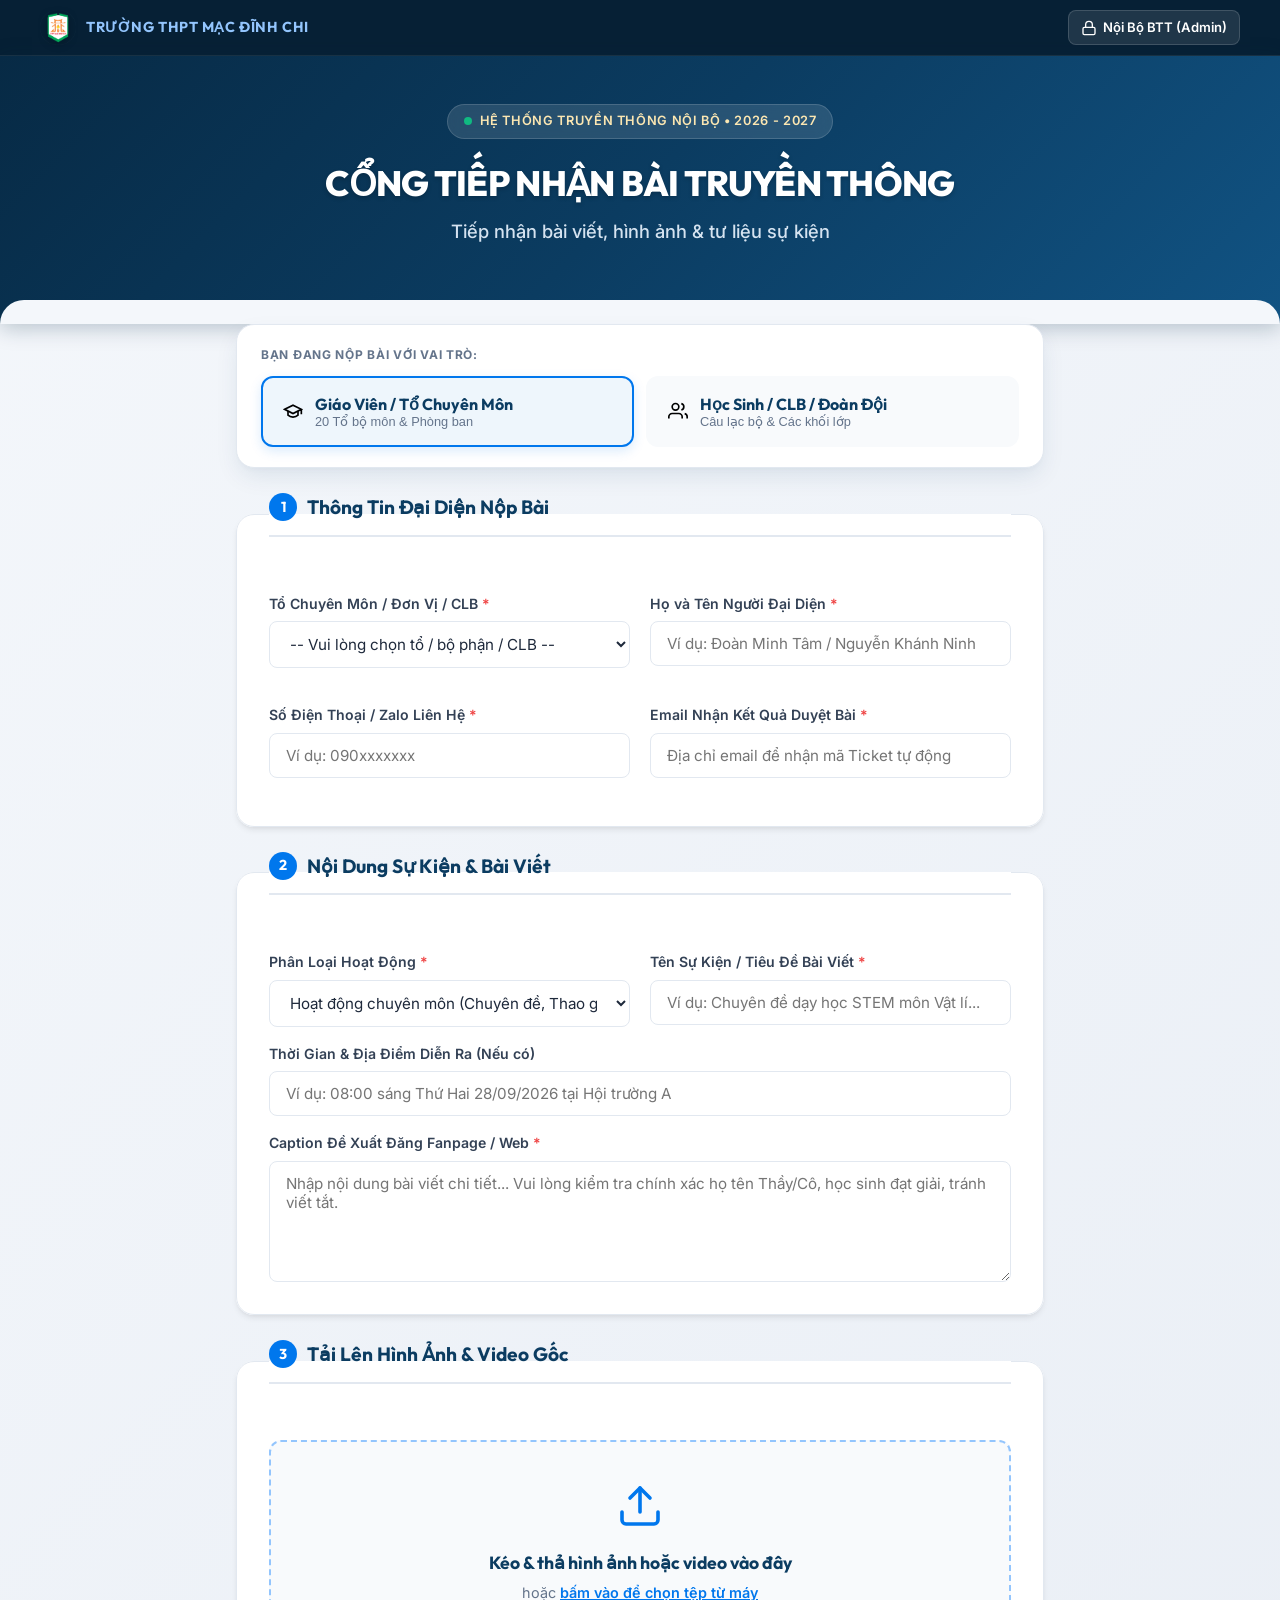
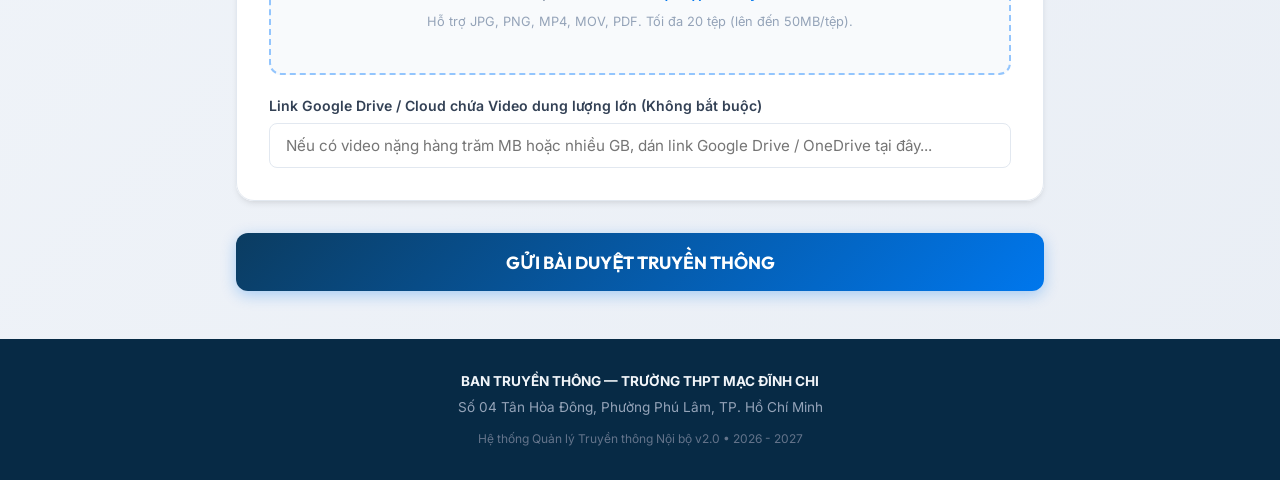
==== commit 0503b048: "refactor: loại bỏ tiền tố Thầy, Cô trong danh bạ và biểu mẫu nộp bài" ====
--- a/index.html
+++ b/index.html
@@ -117,7 +117,7 @@
             <div class="form-group">
               <label for="submitterName" class="input-label required">Họ và Tên Người Đại Diện</label>
               <input type="text" id="submitterName" name="submitter" required
-                placeholder="Ví dụ: Thầy Đoàn Minh Tâm / Nguyễn Văn A" class="custom-input">
+                placeholder="Ví dụ: Đoàn Minh Tâm / Nguyễn Khánh Ninh" class="custom-input">
             </div>
 
             <!-- Số điện thoại / Zalo -->
@@ -134,6 +134,9 @@
                 placeholder="Địa chỉ email để nhận mã Ticket tự động" class="custom-input">
             </div>
           </div>
+
+          <!-- Vùng thông báo tự động điền thông tin & danh sách Thầy/Cô đại diện tổ -->
+          <div id="deptAutoFillNotice" class="autofill-notice" style="display: none;"></div>
         </fieldset>
 
         <!-- Fieldset: Nội dung bài viết -->
--- a/css/style.css
+++ b/css/style.css
@@ -345,6 +345,119 @@
 }
 
 /* ==========================================================================
+   Tự Động Điền Thông Tin Giáo Viên Phụ Trách Tổ
+   ========================================================================== */
+.autofill-notice {
+  margin-top: 1.15rem;
+  padding: 0.9rem 1.15rem;
+  border-radius: var(--radius-sm);
+  background: rgba(16, 185, 129, 0.08);
+  border: 1px solid rgba(16, 185, 129, 0.28);
+  color: #065f46;
+  font-size: 0.88rem;
+  display: flex;
+  flex-direction: column;
+  gap: 0.5rem;
+  animation: fadeInNotice 0.3s ease-out;
+}
+
+.autofill-header {
+  display: flex;
+  align-items: center;
+  gap: 0.5rem;
+  font-weight: 500;
+  line-height: 1.4;
+}
+
+.autofill-icon {
+  flex-shrink: 0;
+  display: inline-flex;
+  color: #10b981;
+}
+
+.autofill-chips-wrap {
+  display: flex;
+  align-items: center;
+  flex-wrap: wrap;
+  gap: 0.45rem;
+  margin-top: 0.35rem;
+  padding-top: 0.45rem;
+  border-top: 1px dashed rgba(16, 185, 129, 0.25);
+}
+
+.autofill-chips-label {
+  font-size: 0.8rem;
+  color: #047857;
+  font-weight: 600;
+}
+
+.autofill-chip-btn {
+  display: inline-flex;
+  align-items: center;
+  gap: 0.35rem;
+  padding: 0.3rem 0.75rem;
+  border-radius: 9999px;
+  background: #ffffff;
+  border: 1px solid #6ee7b7;
+  color: #065f46;
+  font-size: 0.82rem;
+  font-weight: 500;
+  cursor: pointer;
+  transition: all 0.2s cubic-bezier(0.4, 0, 0.2, 1);
+  box-shadow: 0 1px 2px rgba(0, 0, 0, 0.04);
+}
+
+.autofill-chip-btn:hover {
+  background: #10b981;
+  color: #ffffff;
+  border-color: #10b981;
+  transform: translateY(-1px);
+  box-shadow: 0 3px 6px rgba(16, 185, 129, 0.25);
+}
+
+.autofill-chip-btn.active {
+  background: #059669;
+  color: #ffffff;
+  border-color: #059669;
+  font-weight: 600;
+  box-shadow: 0 2px 4px rgba(5, 150, 105, 0.3);
+}
+
+.autofill-chip-badge {
+  font-size: 0.72rem;
+  opacity: 0.85;
+  font-weight: normal;
+}
+
+.autofill-highlight {
+  animation: pulseFieldGlow 1.25s ease-out;
+}
+
+@keyframes fadeInNotice {
+  from {
+    opacity: 0;
+    transform: translateY(-4px);
+  }
+  to {
+    opacity: 1;
+    transform: translateY(0);
+  }
+}
+
+@keyframes pulseFieldGlow {
+  0% {
+    border-color: #10b981;
+    box-shadow: 0 0 0 4px rgba(16, 185, 129, 0.35);
+    background-color: rgba(16, 185, 129, 0.05);
+  }
+  100% {
+    border-color: var(--border-color);
+    box-shadow: none;
+    background-color: var(--surface-card);
+  }
+}
+
+/* ==========================================================================
    Upload Area (Drag & Drop)
    ========================================================================== */
 .drop-zone {
@@ -1253,6 +1366,7 @@
 .badge-indigo { background: #e0e7ff; color: #4338ca; }
 .badge-green  { background: #dcfce7; color: #15803d; }
 .badge-gray   { background: #f1f5f9; color: #475569; }
+.badge-cancel { background: #fef2f2; color: #991b1b; border: 1px dashed #fca5a5; }
 
 .badge-rev {
   display: inline-block;
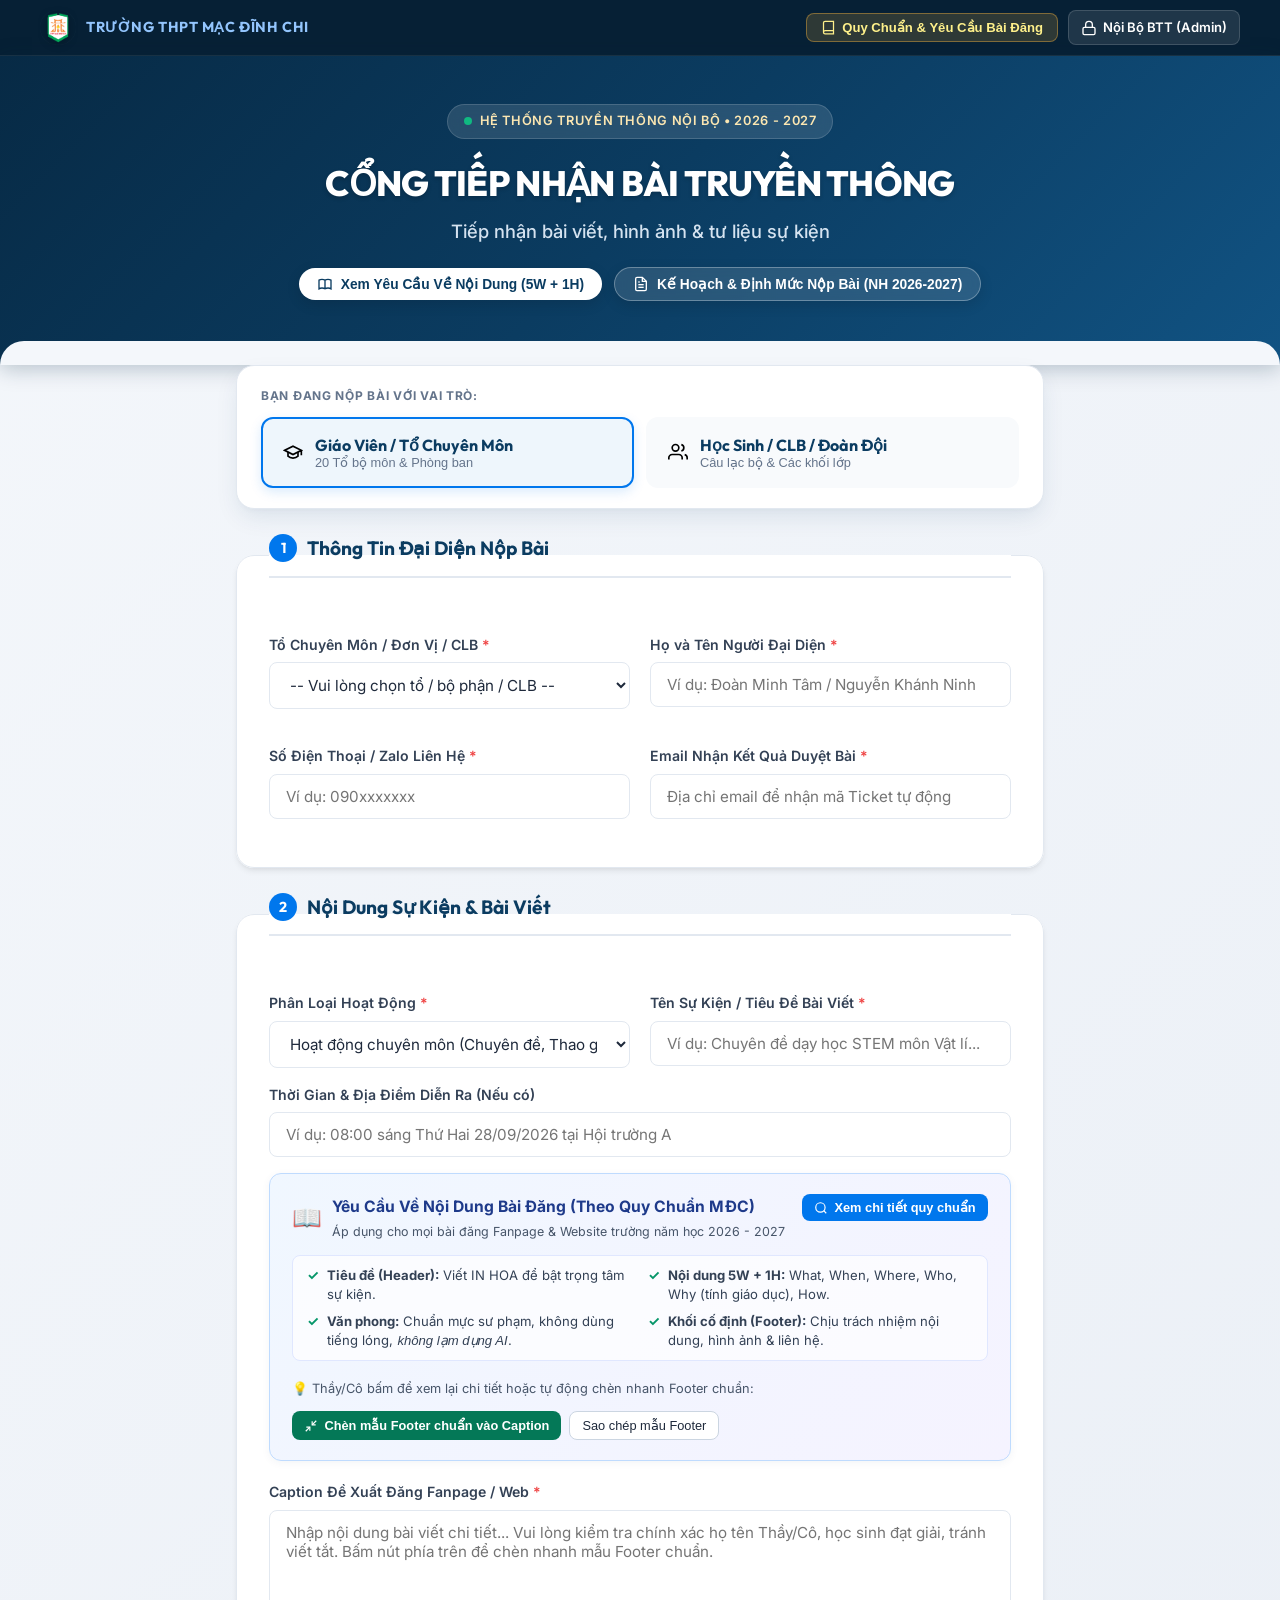
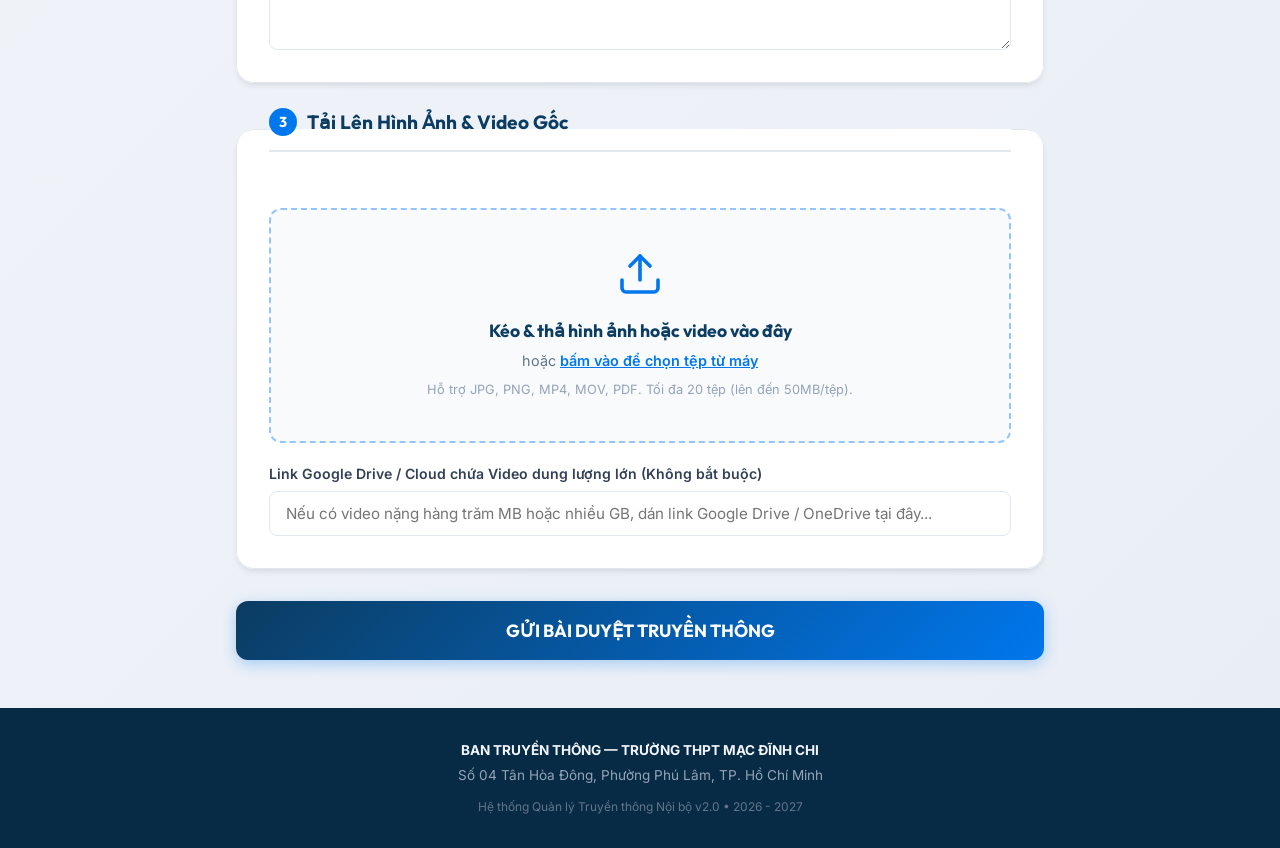
==== commit 1469f176: "feat: cập nhật kính gửi Thầy/Cô, bổ sung quy chuẩn nội dung 5W+1H và kế hoạch BTT 2026-2027" ====
--- a/index.html
+++ b/index.html
@@ -30,13 +30,22 @@
         <img src="LOGO.png" alt="Logo THPT Mạc Đĩnh Chi" class="nav-logo">
         <span class="nav-school">TRƯỜNG THPT MẠC ĐĨNH CHI</span>
       </div>
-      <a href="admin.html" class="nav-admin-btn">
-        <svg width="16" height="16" viewBox="0 0 24 24" fill="none" stroke="currentColor" stroke-width="2">
-          <rect x="3" y="11" width="18" height="11" rx="2" ry="2"></rect>
-          <path d="M7 11V7a5 5 0 0 1 10 0v4"></path>
-        </svg>
-        <span>Nội Bộ BTT (Admin)</span>
-      </a>
+      <div class="nav-actions-wrap">
+        <button type="button" class="nav-guidelines-btn" onclick="openGuidelinesModal('content')" title="Xem yêu cầu và quy chuẩn bài viết">
+          <svg width="15" height="15" viewBox="0 0 24 24" fill="none" stroke="currentColor" stroke-width="2">
+            <path d="M4 19.5A2.5 2.5 0 0 1 6.5 17H20"></path>
+            <path d="M6.5 2H20v20H6.5A2.5 2.5 0 0 1 4 19.5v-15A2.5 2.5 0 0 1 6.5 2z"></path>
+          </svg>
+          <span>Quy Chuẩn &amp; Yêu Cầu Bài Đăng</span>
+        </button>
+        <a href="admin.html" class="nav-admin-btn">
+          <svg width="16" height="16" viewBox="0 0 24 24" fill="none" stroke="currentColor" stroke-width="2">
+            <rect x="3" y="11" width="18" height="11" rx="2" ry="2"></rect>
+            <path d="M7 11V7a5 5 0 0 1 10 0v4"></path>
+          </svg>
+          <span>Nội Bộ BTT (Admin)</span>
+        </a>
+      </div>
     </div>
   </nav>
 
@@ -49,6 +58,26 @@
       </div>
       <h1 class="school-title">CỔNG TIẾP NHẬN BÀI TRUYỀN THÔNG</h1>
       <p class="portal-subtitle">Tiếp nhận bài viết, hình ảnh &amp; tư liệu sự kiện</p>
+
+      <!-- Các nút mở nhanh Yêu cầu nội dung & Kế hoạch -->
+      <div class="hero-quick-actions">
+        <button type="button" class="btn-hero-guide" onclick="openGuidelinesModal('content')">
+          <svg width="16" height="16" viewBox="0 0 24 24" fill="none" stroke="currentColor" stroke-width="2">
+            <path d="M12 6.253v13m0-13C10.832 5.477 9.246 5 7.5 5S4.168 5.477 3 6.253v13C4.168 18.477 5.754 18 7.5 18s3.332.477 4.5 1.253m0-13C13.168 5.477 14.754 5 16.5 5c1.747 0 3.332.477 4.5 1.253v13C19.832 18.477 18.247 18 16.5 18c-1.746 0-3.332.477-4.5 1.253"></path>
+          </svg>
+          <span>Xem Yêu Cầu Về Nội Dung (5W + 1H)</span>
+        </button>
+        <button type="button" class="btn-hero-guide outline" onclick="openGuidelinesModal('plan')">
+          <svg width="16" height="16" viewBox="0 0 24 24" fill="none" stroke="currentColor" stroke-width="2">
+            <path d="M14 2H6a2 2 0 0 0-2 2v16a2 2 0 0 0 2 2h12a2 2 0 0 0 2-2V8z"></path>
+            <polyline points="14 2 14 8 20 8"></polyline>
+            <line x1="16" y1="13" x2="8" y2="13"></line>
+            <line x1="16" y1="17" x2="8" y2="17"></line>
+            <polyline points="10 9 9 9 8 9"></polyline>
+          </svg>
+          <span>Kế Hoạch &amp; Định Mức Nộp Bài (NH 2026-2027)</span>
+        </button>
+      </div>
     </div>
   </header>
 
@@ -176,11 +205,68 @@
               placeholder="Ví dụ: 08:00 sáng Thứ Hai 28/09/2026 tại Hội trường A" class="custom-input">
           </div>
 
+          <!-- Card nhắc nhở Quy chuẩn nội dung bài đăng (5W+1H & Footer mẫu) -->
+          <div class="guidelines-callout-card">
+            <div class="callout-header-row">
+              <div class="callout-title-wrap">
+                <span class="callout-badge-icon">📖</span>
+                <div>
+                  <h4 class="callout-heading">Yêu Cầu Về Nội Dung Bài Đăng (Theo Quy Chuẩn MĐC)</h4>
+                  <p class="callout-sub">Áp dụng cho mọi bài đăng Fanpage &amp; Website trường năm học 2026 - 2027</p>
+                </div>
+              </div>
+              <button type="button" class="btn-callout-view" onclick="openGuidelinesModal('content')">
+                <svg width="14" height="14" viewBox="0 0 24 24" fill="none" stroke="currentColor" stroke-width="2">
+                  <circle cx="11" cy="11" r="8"></circle>
+                  <line x1="21" y1="21" x2="16.65" y2="16.65"></line>
+                </svg>
+                <span>Xem chi tiết quy chuẩn</span>
+              </button>
+            </div>
+
+            <div class="callout-summary-grid">
+              <div class="callout-summary-item">
+                <span class="summary-check">✓</span>
+                <span><strong>Tiêu đề (Header):</strong> Viết IN HOA để bật trọng tâm sự kiện.</span>
+              </div>
+              <div class="callout-summary-item">
+                <span class="summary-check">✓</span>
+                <span><strong>Nội dung 5W + 1H:</strong> What, When, Where, Who, Why (tính giáo dục), How.</span>
+              </div>
+              <div class="callout-summary-item">
+                <span class="summary-check">✓</span>
+                <span><strong>Văn phong:</strong> Chuẩn mực sư phạm, không dùng tiếng lóng, <em>không lạm dụng AI</em>.</span>
+              </div>
+              <div class="callout-summary-item">
+                <span class="summary-check">✓</span>
+                <span><strong>Khối cố định (Footer):</strong> Chịu trách nhiệm nội dung, hình ảnh &amp; liên hệ.</span>
+              </div>
+            </div>
+
+            <div class="callout-footer-actions">
+              <span class="callout-hint">💡 Thầy/Cô bấm để xem lại chi tiết hoặc tự động chèn nhanh Footer chuẩn:</span>
+              <div class="callout-btn-group">
+                <button type="button" class="btn-insert-footer" onclick="insertFooterTemplate()">
+                  <svg width="14" height="14" viewBox="0 0 24 24" fill="none" stroke="currentColor" stroke-width="2">
+                    <polyline points="4 14 10 14 10 20"></polyline>
+                    <polyline points="20 10 14 10 14 4"></polyline>
+                    <line x1="14" y1="10" x2="21" y2="3"></line>
+                    <line x1="3" y1="21" x2="10" y2="14"></line>
+                  </svg>
+                  <span>Chèn mẫu Footer chuẩn vào Caption</span>
+                </button>
+                <button type="button" class="btn-copy-footer" onclick="copyFooterTemplate()">
+                  <span>Sao chép mẫu Footer</span>
+                </button>
+              </div>
+            </div>
+          </div>
+
           <!-- Caption đề xuất -->
           <div class="form-group">
             <label for="captionText" class="input-label required">Caption Đề Xuất Đăng Fanpage / Web</label>
-            <textarea id="captionText" name="caption" rows="5" required
-              placeholder="Nhập nội dung bài viết chi tiết... Vui lòng kiểm tra chính xác họ tên Thầy/Cô, học sinh đạt giải, tránh viết tắt."
+            <textarea id="captionText" name="caption" rows="6" required
+              placeholder="Nhập nội dung bài viết chi tiết... Vui lòng kiểm tra chính xác họ tên Thầy/Cô, học sinh đạt giải, tránh viết tắt. Bấm nút phía trên để chèn nhanh mẫu Footer chuẩn."
               class="custom-textarea"></textarea>
           </div>
         </fieldset>
@@ -321,6 +407,286 @@
     </div>
   </footer>
 
+  <!-- Modal Tra Cứu Quy Chuẩn & Yêu Cầu Bài Đăng (Theo Kế Hoạch 2026-2027) -->
+  <div id="guidelinesModal" class="modal-overlay" style="display: none;">
+    <div class="modal-card guidelines-modal-card">
+      <!-- Modal Header -->
+      <div class="guidelines-modal-header">
+        <div class="guidelines-modal-title">
+          <svg width="22" height="22" viewBox="0 0 24 24" fill="none" stroke="#fce7b2" stroke-width="2">
+            <path d="M4 19.5A2.5 2.5 0 0 1 6.5 17H20"></path>
+            <path d="M6.5 2H20v20H6.5A2.5 2.5 0 0 1 4 19.5v-15A2.5 2.5 0 0 1 6.5 2z"></path>
+          </svg>
+          <span>QUY CHUẨN &amp; YÊU CẦU BÀI ĐĂNG TRUYỀN THÔNG MĐC</span>
+        </div>
+        <button type="button" class="guidelines-modal-close" onclick="closeGuidelinesModal()" title="Đóng cửa sổ">✕</button>
+      </div>
+
+      <!-- Tab Navigation -->
+      <div class="guidelines-tab-nav">
+        <button type="button" class="guidelines-tab-btn active" data-tab="content" onclick="switchGuidelinesTab('content')">
+          📋 1. Yêu Cầu Về Nội Dung (5W + 1H)
+        </button>
+        <button type="button" class="guidelines-tab-btn" data-tab="plan" onclick="switchGuidelinesTab('plan')">
+          ⚖️ 2. Kế Hoạch &amp; Quy Chế BTT 2026 - 2027
+        </button>
+        <button type="button" class="guidelines-tab-btn" data-tab="docs" onclick="switchGuidelinesTab('docs')">
+          📁 3. Tải Văn Bản Gốc (PDF)
+        </button>
+      </div>
+
+      <!-- Modal Body -->
+      <div class="guidelines-modal-body">
+        <!-- TAB 1: YÊU CẦU VỀ NỘI DUNG BÀI ĐĂNG -->
+        <div id="tabGuidelines_content" class="guidelines-tab-panel active">
+          <h3 class="guide-section-title">
+            <span>I. NGUYÊN TẮC CỐT LÕI CỦA SẢN PHẨM TRUYỀN THÔNG</span>
+          </h3>
+          <ul class="guide-rule-list">
+            <li><strong>Chuẩn hoá về mặt sư phạm &amp; thẩm mỹ:</strong> Không sử dụng tiếng lóng phản cảm, từ viết tắt vô nghĩa, hoặc ngôn từ gây tranh cãi, nhạy cảm về chính trị, tôn giáo, giới tính.</li>
+            <li><strong>Tính chính danh và xác thực:</strong> Mọi mốc thời gian, số liệu, tên cá nhân, danh hiệu thi đua đều phải được đối chiếu từ văn bản chính thức của nhà trường trước khi xuất bản.</li>
+            <li><strong>Bảo đảm bản quyền:</strong> Tuyệt đối không vi phạm bản quyền về nội dung văn bản, hình ảnh tư liệu, video và âm nhạc sử dụng.</li>
+            <li><strong>Tinh thần và phong cách:</strong> Thể hiện tinh thần trẻ trung, năng động, truyền cảm hứng tích cực nhưng luôn giữ vững sự tôn trọng và tính mô phạm của môi trường giáo dục. Không lạm dụng từ ngữ theo trào lưu thiếu chọn lọc trên mạng xã hội.</li>
+          </ul>
+
+          <div class="guide-alert-ai">
+            <strong>⚠️ LƯU Ý ĐẶC BIỆT VỀ CÔNG NGHỆ:</strong> Tuyệt đối <u>không lạm dụng AI</u> trong các sản phẩm truyền thông. Tránh lối diễn đạt máy móc, câu từ sáo rỗng, khoa trương cường điệu hóa.
+          </div>
+
+          <h3 class="guide-section-title">
+            <span>II. CẤU TRÚC BÀI ĐĂNG TIÊU CHUẨN (4 PHẦN)</span>
+          </h3>
+          <p style="font-size: 0.88rem; color: #475569; margin-bottom: 0.75rem;">
+            Mỗi bài viết hoàn chỉnh trên Fanpage và Website trường cần tuân thủ cấu trúc 4 phần tiêu chuẩn:
+          </p>
+
+          <div style="background: #f8fafc; border-left: 4px solid #0077ed; padding: 10px 14px; margin-bottom: 12px; border-radius: 4px;">
+            <strong style="color: #0b3c61; font-size: 0.9rem;">a. Tiêu đề (Header):</strong>
+            <p style="font-size: 0.85rem; color: #334155; margin-top: 3px;">
+              <strong>Viết IN HOA</strong> để làm bật trọng tâm sự kiện.<br>
+              <em>Ví dụ: TRƯỜNG THPT MẠC ĐĨNH CHI TỔ CHỨC LỄ KHAI GIẢNG NĂM HỌC 2026 – 2027</em>
+            </p>
+          </div>
+
+          <div style="background: #f8fafc; border-left: 4px solid #0077ed; padding: 10px 14px; margin-bottom: 12px; border-radius: 4px;">
+            <strong style="color: #0b3c61; font-size: 0.9rem;">b. Nội dung chính (Quy tắc 5W + 1H):</strong>
+            <p style="font-size: 0.85rem; color: #334155; margin-top: 3px;">
+              Diễn giải chi tiết sự kiện theo trình tự thời gian hoặc mức độ quan trọng. Lồng ghép phát biểu, cảm nghĩ. Trả lời đầy đủ 6 câu hỏi:
+            </p>
+
+            <div class="five-w-grid">
+              <div class="five-w-card">
+                <span class="five-w-tag">WHAT</span>
+                <div class="five-w-title">Sự kiện gì?</div>
+                <div class="five-w-desc">Tên chính xác của hoạt động, chuyên đề, hội thi, lễ hội.</div>
+              </div>
+              <div class="five-w-card">
+                <span class="five-w-tag">WHEN</span>
+                <div class="five-w-title">Khi nào?</div>
+                <div class="five-w-desc">Thời gian diễn ra cụ thể (ngày, giờ, buổi sáng/chiều).</div>
+              </div>
+              <div class="five-w-card">
+                <span class="five-w-tag">WHERE</span>
+                <div class="five-w-title">Ở đâu?</div>
+                <div class="five-w-desc">Địa điểm tổ chức (Sân trường, Hội trường, phòng chuyên môn hay đi thực tế).</div>
+              </div>
+              <div class="five-w-card">
+                <span class="five-w-tag">WHO</span>
+                <div class="five-w-title">Ai tham gia?</div>
+                <div class="five-w-desc">BGH, khách mời (nêu rõ chức danh), Thầy/Cô, học sinh các khối lớp.</div>
+              </div>
+              <div class="five-w-card">
+                <span class="five-w-tag why">WHY (QUAN TRỌNG NHẤT)</span>
+                <div class="five-w-title">Mục đích là gì?</div>
+                <div class="five-w-desc">Thể hiện tính giáo dục: Hoạt động hướng đến giá trị, lợi ích gì cho học sinh &amp; giáo viên.</div>
+              </div>
+              <div class="five-w-card">
+                <span class="five-w-tag">HOW</span>
+                <div class="five-w-title">Diễn ra như thế nào?</div>
+                <div class="five-w-desc">Mô tả không khí (sôi nổi, trang nghiêm, xúc động) và hoạt động điểm nhấn (tiết mục văn nghệ, phát biểu...).</div>
+              </div>
+            </div>
+          </div>
+
+          <div style="background: #f8fafc; border-left: 4px solid #0077ed; padding: 10px 14px; margin-bottom: 12px; border-radius: 4px;">
+            <strong style="color: #0b3c61; font-size: 0.9rem;">c. Kết bài:</strong>
+            <p style="font-size: 0.85rem; color: #334155; margin-top: 3px;">
+              Ý nghĩa của hoạt động và lời hứa hẹn, kỳ vọng cho các hoạt động tiếp theo (linh hoạt theo từng nội dung).
+            </p>
+          </div>
+
+          <div style="background: #f8fafc; border-left: 4px solid #0077ed; padding: 10px 14px; margin-bottom: 12px; border-radius: 4px;">
+            <strong style="color: #0b3c61; font-size: 0.9rem;">d. Khối thông tin cố định (Footer &amp; Hashtags bắt buộc):</strong>
+            <p style="font-size: 0.85rem; color: #334155; margin-top: 3px;">
+              Dưới mỗi bài đăng cần thông tin rõ người chịu trách nhiệm về nội dung (tên Thầy/Cô viết bài và tổ chuyên môn) và hình ảnh (tên Thầy/Cô hoặc bộ phận ghi hình, chụp ảnh) kèm thông tin liên hệ chính thức của trường:
+            </p>
+
+            <div class="footer-preview-box">
+              <button type="button" class="btn-copy-in-box" onclick="copyFooterTemplate()">📋 Sao chép mẫu này</button>
+Chịu trách nhiệm nội dung: [Họ tên Thầy/Cô] - [Tổ / Đơn vị]
+Chịu trách nhiệm hình ảnh: [Họ tên Thầy/Cô hoặc Bộ phận chụp ảnh]
+---------------------------------------
+Mọi thông tin chi tiết xin liên hệ:
+TRƯỜNG THPT MẠC ĐĨNH CHI - PHƯỜNG PHÚ LÂM - THÀNH PHỐ HỒ CHÍ MINH
+Địa chỉ: Số 4 Tân Hòa Đông, Phường Phú Lâm, Thành phố Hồ Chí Minh
+Website: https://thptmacdinhchi.hcm.edu.vn/homemb2  
+Fanpage chính thức: https://www.facebook.com/thptmacdinhchi.edu/  
+#THPTMacDinhChi</div>
+          </div>
+
+          <h3 class="guide-section-title">
+            <span>III. YÊU CẦU VỀ VĂN PHONG</span>
+          </h3>
+          <ul class="guide-rule-list">
+            <li>Sử dụng ngôn ngữ khách quan, chính xác, giản dị và trong sáng. Không sử dụng lối diễn đạt máy móc, từ ngữ cường điệu hoá.</li>
+            <li>Tránh sự khô khan, cứng nhắc, thể hiện được tinh thần trẻ trung, năng động nhằm dễ tiếp cận học sinh. Bên cạnh thông tin sự kiện, Thầy/Cô có thể lồng ghép câu cảm nghĩ, cảm nhận, hoặc trích dẫn các câu nhận định phù hợp truyền cảm hứng và động lực.</li>
+            <li>Giữ sự trang trọng, chuẩn mực sư phạm, không dùng tiếng lóng, teencode hoặc văn nói đời thường.</li>
+          </ul>
+        </div>
+
+        <!-- TAB 2: KẾ HOẠCH & ĐỊNH MỨC NĂM HỌC 2026-2027 -->
+        <div id="tabGuidelines_plan" class="guidelines-tab-panel">
+          <h3 class="guide-section-title">
+            <span>I. QUY CHẾ VẬN HÀNH &amp; ĐỊNH MỨC TRUYỀN THÔNG (KẾ HOẠCH BTT 2026 - 2027)</span>
+          </h3>
+          <ul class="guide-rule-list">
+            <li><strong>Định mức đăng bài:</strong> Trong 1 tháng, mỗi tổ bộ môn, phòng ban, bộ phận xây dựng <u>ít nhất 01 bài đăng truyền thông</u> bám sát các hoạt động được tổ chức.</li>
+            <li><strong>Sản phẩm hoàn chỉnh:</strong> Bao gồm <strong>01 bài đăng Fanpage Facebook và 01 bài đăng trên Website trường</strong>.</li>
+            <li><strong>Kênh tiếp nhận duy nhất:</strong> Toàn bộ bài viết và ảnh/video gửi qua <u>đường link Cổng Web trực tuyến</u> do Ban Truyền Thông xây dựng. <strong>Ban Truyền Thông tuyệt đối không nhận sản phẩm qua Zalo, tin nhắn</strong> vì sẽ làm giảm chất lượng, vỡ hạt hình ảnh và video.</li>
+            <li><strong>Thời hạn thông tin:</strong> Ban Truyền Thông cần được nhận thông tin kế hoạch hoạt động cụ thể và phân công nhiệm vụ <u>trước thời gian quy định tối thiểu là 1 tuần</u>.</li>
+            <li><strong>Đăng ký đầu tuần:</strong> Vào mỗi Thứ 2 đầu tuần, đại diện truyền thông các tổ tiến hành đăng ký sản phẩm truyền thông của bộ phận mình.</li>
+            <li><strong>Quy chế kiểm duyệt &amp; phản hồi:</strong> Ban Quản trị và kiểm duyệt BTT nhận xét gửi phản hồi về các bộ phận <strong>tối đa 02 lần</strong> (nếu có sai sót) và yêu cầu chỉnh sửa:
+              <br>• Nếu sau 02 lần chỉnh sửa vẫn tồn tại sai sót: sản phẩm được tính <em>không đảm bảo chất lượng</em>.
+              <br>• Nếu nộp trễ so với thời hạn đăng ký: sản phẩm được tính <em>không đảm bảo tiến độ</em>.
+            </li>
+            <li><strong>Phân định trách nhiệm:</strong> Thành viên Ban Truyền Thông không làm thay các bộ phận khác về công tác soạn bài, chụp ảnh, quay video clip; chỉ làm công việc biên tập lại, chỉnh sửa nội dung, kiểm duyệt và đăng bài.</li>
+          </ul>
+
+          <h3 class="guide-section-title">
+            <span>II. DANH SÁCH 27 ĐẠI DIỆN TRUYỀN THÔNG CÁC TỔ &amp; PHÒNG BAN (THEO KẾ HOẠCH)</span>
+          </h3>
+          <p style="font-size: 0.85rem; color: #475569; margin-bottom: 0.75rem;">
+            Theo Kế hoạch hoạt động số 01/KH-THPTMĐC được Hiệu trưởng phê duyệt:
+          </p>
+
+          <div class="rep-table-wrap">
+            <table class="rep-table">
+              <thead>
+                <tr>
+                  <th style="width: 50px;">STT</th>
+                  <th>Tổ Bộ Môn / Bộ Phận</th>
+                  <th>Đại Diện Truyền Thông</th>
+                  <th>Ghi Chú</th>
+                </tr>
+              </thead>
+              <tbody>
+                <tr><td>1</td><td><strong>Tổ Toán</strong></td><td>Thầy Đoàn Minh Tâm</td><td>Đại diện tổ</td></tr>
+                <tr><td>2</td><td><strong>Tổ Vật lí</strong></td><td>Thầy Lương Tuấn Anh</td><td>Đại diện tổ</td></tr>
+                <tr><td>3</td><td><strong>Tổ Hóa học</strong></td><td>Cô Nguyễn Lan Anh</td><td>Đại diện tổ</td></tr>
+                <tr><td>4</td><td><strong>Tổ Ngữ Văn</strong></td><td>Cô Nguyễn Khánh Ninh</td><td>Đại diện tổ</td></tr>
+                <tr><td>5</td><td><strong>Tổ Tiếng Anh</strong></td><td>Thầy Nguyễn Lê Công Trường</td><td>Đại diện tổ</td></tr>
+                <tr><td>6</td><td><strong>Tổ Lịch Sử</strong></td><td>Thầy Ngô Phạm Gia Bảo</td><td>Đại diện tổ</td></tr>
+                <tr><td>7</td><td><strong>Tổ Địa lí</strong></td><td>Thầy Lê Phương Trựt Nhân</td><td>Đại diện tổ</td></tr>
+                <tr><td>8</td><td><strong>Tổ GDKT&amp;PL</strong></td><td>Cô Nguyễn Thị Mai</td><td>Đại diện tổ</td></tr>
+                <tr><td>9</td><td><strong>Tổ Công nghệ</strong></td><td>Cô Huỳnh Thị Hồng Cẩm</td><td>Đại diện tổ</td></tr>
+                <tr><td>10</td><td><strong>Tổ GDTC - GDQP&amp;AN</strong></td><td>Thầy Phan Xuân Anh</td><td>Đại diện tổ</td></tr>
+                <tr><td>11</td><td><strong>Tổ Sinh học</strong></td><td>Cô Nguyễn Mỹ Kim Ngân</td><td>Đại diện tổ</td></tr>
+                <tr><td>12</td><td><strong>Tổ Tin học</strong></td><td>Thầy Huỳnh Diệp Tân</td><td>Đại diện tổ</td></tr>
+                <tr><td>13</td><td><strong>Nhóm HĐTNHN - GDĐP</strong></td><td>Thầy Nguyễn Minh Tâm</td><td>Đại diện nhóm</td></tr>
+                <tr><td>14</td><td><strong>Chi bộ</strong></td><td>Cô Phạm Thị Thu Thùy</td><td>Chi ủy viên</td></tr>
+                <tr><td>15</td><td><strong>Công đoàn</strong></td><td>Thầy Đặng Thái Phong</td><td>Chủ tịch Công đoàn</td></tr>
+                <tr><td>16</td><td><strong>Đoàn trường</strong></td><td>Thầy Du Quế Lộc</td><td>Trợ lý thanh niên</td></tr>
+                <tr><td>17</td><td><strong>Chi đoàn Giáo viên</strong></td><td>Thầy Lê Phát Tài</td><td>Bí thư Chi đoàn GV</td></tr>
+                <tr><td>18</td><td><strong>GVCN</strong></td><td>Cô Lê Thị Thúy Hằng</td><td>Đại diện GVCN</td></tr>
+                <tr><td>19</td><td><strong>Văn phòng</strong></td><td>Thầy Nguyễn Hoài Nam</td><td>Văn phòng - Học vụ</td></tr>
+                <tr><td>20</td><td><strong>Giám thị</strong></td><td>Thầy Phan Phi</td><td>Giám thị</td></tr>
+                <tr><td>21</td><td><strong>CLB Khoa học – Khởi nghiệp</strong></td><td>Thầy Lương Tuấn Anh</td><td>Cố vấn CLB</td></tr>
+                <tr><td>22</td><td><strong>CLB Truyền thông</strong></td><td>Cô Trịnh Thị Hà Trang</td><td>Cố vấn CLB</td></tr>
+                <tr><td>23</td><td><strong>CLB Văn nghệ - Cổ động</strong></td><td>Cô Trần Nguyễn Thanh Mai</td><td>Cố vấn CLB</td></tr>
+                <tr><td>24</td><td><strong>CLB Tiếng Anh</strong></td><td>Cô Phan Huỳnh Nhật Linh</td><td>Cố vấn CLB</td></tr>
+                <tr><td>25</td><td><strong>CLB Văn học – Diễn thuyết và Kịch</strong></td><td>Cô Phan Quỳnh Anh</td><td>Cố vấn CLB</td></tr>
+                <tr><td>26</td><td><strong>CLB Kỹ năng sống</strong></td><td>Cô Nguyễn Thị Mỹ Thu</td><td>Cố vấn CLB</td></tr>
+                <tr><td>27</td><td><strong>CLB Hội họa</strong></td><td>Cô Nguyễn Hoàng Yến</td><td>Cố vấn CLB</td></tr>
+              </tbody>
+            </table>
+          </div>
+
+          <h3 class="guide-section-title">
+            <span>III. LỊCH TRÌNH SỰ KIỆN TRỌNG TÂM CÁC THÁNG TRONG NĂM HỌC</span>
+          </h3>
+          <ul class="guide-rule-list" style="font-size: 0.85rem;">
+            <li><strong>Tháng 09/2026:</strong> Lễ Khai giảng năm học mới; Hoạt động đầu năm của các tổ chuyên môn.</li>
+            <li><strong>Tháng 10/2026:</strong> Đại hội Đoàn trường; Tiếng hát Học sinh Mạc Đĩnh Chi.</li>
+            <li><strong>Tháng 11/2026:</strong> Lễ Kỷ niệm Ngày Nhà giáo Việt Nam 20/11; Gặp gỡ Lãnh đạo trường &amp; Cán bộ Đoàn 3 khối.</li>
+            <li><strong>Tháng 12/2026:</strong> Kỷ niệm Ngày thành lập QĐND Việt Nam 22/12; Sơ kết HKI.</li>
+            <li><strong>Tháng 01/2027:</strong> Hội trại truyền thống 9/1; Hoạt động chuẩn bị Tết Nguyên Đán.</li>
+            <li><strong>Tháng 02/2027:</strong> Hoạt động mừng Đảng mừng Xuân; Khởi động học kỳ II.</li>
+            <li><strong>Tháng 03/2027:</strong> Chuẩn bị tuyển sinh 10; Tháng Thanh niên; Khen thưởng HS giỏi.</li>
+            <li><strong>Tháng 04/2027:</strong> Công tác khen thưởng HS giỏi các cấp; Chuyên đề chuyên môn.</li>
+            <li><strong>Tháng 05/2027:</strong> Lễ Bế giảng &amp; Khen thưởng cuối năm; Trưởng thành &amp; Tri ân Khối 12.</li>
+            <li><strong>Tháng 06/2027:</strong> Tiếp sức mùa thi tốt nghiệp THPT; Hoạt động hè.</li>
+            <li><strong>Tháng 07/2027:</strong> Tuyển sinh 10 (Báo trúng tuyển, đón PHHS, thủ tục nhập học, tư vấn tổ hợp).</li>
+          </ul>
+        </div>
+
+        <!-- TAB 3: TẢI FILE PDF GỐC -->
+        <div id="tabGuidelines_docs" class="guidelines-tab-panel">
+          <p style="font-size: 0.88rem; color: #475569; margin-bottom: 1.25rem;">
+            Thầy/Cô có thể tải trực tiếp các văn bản quy định và kế hoạch chính thức đã được phê duyệt để lưu trữ trên máy tính hoặc chia sẻ trong tổ:
+          </p>
+
+          <!-- File 1: Yêu cầu về nội dung các bài đăng -->
+          <div class="pdf-download-card">
+            <div class="pdf-card-info">
+              <span class="pdf-icon">📄</span>
+              <div>
+                <div class="pdf-title">Yêu Cầu Về Nội Dung Các Bài Đăng Truyền Thông</div>
+                <div class="pdf-meta">Quy chuẩn 5W+1H, Header IN HOA, Mẫu Footer bắt buộc, Nguyên tắc sư phạm • File PDF</div>
+              </div>
+            </div>
+            <a href="docs/Yeu_cau_ve_noi_dung_cac_bai_dang.pdf" target="_blank" download="Yeu_cau_ve_noi_dung_cac_bai_dang_THPT_MDC.pdf" class="btn-pdf-download">
+              <svg width="16" height="16" viewBox="0 0 24 24" fill="none" stroke="currentColor" stroke-width="2">
+                <path d="M21 15v4a2 2 0 0 1-2 2H5a2 2 0 0 1-2-2v-4"></path>
+                <polyline points="7 10 12 15 17 10"></polyline>
+                <line x1="12" y1="15" x2="12" y2="3"></line>
+              </svg>
+              <span>Tải File PDF</span>
+            </a>
+          </div>
+
+          <!-- File 2: Kế hoạch Ban truyền thông 2026-2027 -->
+          <div class="pdf-download-card">
+            <div class="pdf-card-info">
+              <span class="pdf-icon">📜</span>
+              <div>
+                <div class="pdf-title">Kế Hoạch Hoạt Động Ban Truyền Thông Năm Học 2026 - 2027</div>
+                <div class="pdf-meta">Kế hoạch số 01/KH-THPTMĐC do Hiệu trưởng Trần Thanh Bình ký duyệt • File PDF 9 trang</div>
+              </div>
+            </div>
+            <a href="docs/Ke_hoach_Ban_truyen_thong_2026_2027.pdf" target="_blank" download="Ke_hoach_Ban_truyen_thong_2026_2027_THPT_MDC.pdf" class="btn-pdf-download">
+              <svg width="16" height="16" viewBox="0 0 24 24" fill="none" stroke="currentColor" stroke-width="2">
+                <path d="M21 15v4a2 2 0 0 1-2 2H5a2 2 0 0 1-2-2v-4"></path>
+                <polyline points="7 10 12 15 17 10"></polyline>
+                <line x1="12" y1="15" x2="12" y2="3"></line>
+              </svg>
+              <span>Tải File PDF</span>
+            </a>
+          </div>
+        </div>
+      </div>
+
+      <!-- Modal Footer -->
+      <div class="guidelines-modal-footer">
+        <button type="button" class="btn-insert-footer" onclick="insertFooterTemplate(); closeGuidelinesModal();">
+          📝 Chèn ngay mẫu Footer chuẩn vào Caption &amp; Đóng
+        </button>
+        <button type="button" class="btn-secondary" onclick="closeGuidelinesModal()" style="margin: 0; padding: 8px 18px;">
+          Đóng cửa sổ
+        </button>
+      </div>
+    </div>
+  </div>
+
   <!-- Scripts -->
   <script src="js/config.js"></script>
   <script src="js/app.js"></script>
--- a/css/style.css
+++ b/css/style.css
@@ -2427,4 +2427,557 @@
   line-height: 1.6;
 }
 
-
+/* ==========================================================================
+   Guidelines & Regulation Modal & Callout Styling (Kế hoạch BTT & Yêu cầu nội dung)
+   ========================================================================== */
+.nav-actions-wrap {
+  display: flex;
+  align-items: center;
+  gap: 10px;
+}
+
+.nav-guidelines-btn {
+  display: inline-flex;
+  align-items: center;
+  gap: 6px;
+  background: rgba(229, 169, 60, 0.18);
+  color: #fef08a;
+  padding: 6px 14px;
+  border-radius: var(--radius-sm);
+  font-size: 0.82rem;
+  font-weight: 600;
+  border: 1px solid rgba(229, 169, 60, 0.45);
+  cursor: pointer;
+  transition: var(--transition);
+}
+
+.nav-guidelines-btn:hover {
+  background: rgba(229, 169, 60, 0.32);
+  border-color: #fef08a;
+  color: #ffffff;
+  transform: translateY(-1px);
+}
+
+.hero-quick-actions {
+  display: flex;
+  justify-content: center;
+  align-items: center;
+  gap: 12px;
+  margin-top: 1.25rem;
+  flex-wrap: wrap;
+}
+
+.btn-hero-guide {
+  display: inline-flex;
+  align-items: center;
+  gap: 8px;
+  background: #ffffff;
+  color: #0b3c61;
+  font-size: 0.86rem;
+  font-weight: 600;
+  padding: 8px 18px;
+  border-radius: var(--radius-full);
+  border: none;
+  cursor: pointer;
+  box-shadow: 0 4px 14px rgba(0, 0, 0, 0.12);
+  transition: var(--transition);
+}
+
+.btn-hero-guide:hover {
+  background: #f8fafc;
+  transform: translateY(-2px);
+  box-shadow: 0 6px 20px rgba(0, 0, 0, 0.2);
+}
+
+.btn-hero-guide.outline {
+  background: rgba(255, 255, 255, 0.12);
+  color: #ffffff;
+  border: 1px solid rgba(255, 255, 255, 0.3);
+  backdrop-filter: blur(6px);
+}
+
+.btn-hero-guide.outline:hover {
+  background: rgba(255, 255, 255, 0.24);
+  border-color: #ffffff;
+}
+
+/* Callout Card above Caption */
+.guidelines-callout-card {
+  background: linear-gradient(135deg, #f0f7ff 0%, #f5f3ff 100%);
+  border: 1px solid #bfdbfe;
+  border-radius: var(--radius-md);
+  padding: 1.25rem 1.4rem;
+  margin-bottom: 1.25rem;
+  box-shadow: 0 2px 8px rgba(11, 60, 97, 0.05);
+}
+
+.callout-header-row {
+  display: flex;
+  justify-content: space-between;
+  align-items: flex-start;
+  gap: 12px;
+  margin-bottom: 0.85rem;
+  flex-wrap: wrap;
+}
+
+.callout-title-wrap {
+  display: flex;
+  align-items: center;
+  gap: 10px;
+}
+
+.callout-badge-icon {
+  font-size: 1.5rem;
+  display: inline-block;
+}
+
+.callout-heading {
+  font-size: 0.98rem;
+  font-weight: 700;
+  color: #1e3a8a;
+  margin: 0;
+}
+
+.callout-sub {
+  font-size: 0.78rem;
+  color: #475569;
+  margin: 2px 0 0;
+}
+
+.btn-callout-view {
+  display: inline-flex;
+  align-items: center;
+  gap: 6px;
+  background: #0077ed;
+  color: #ffffff;
+  border: none;
+  border-radius: var(--radius-sm);
+  padding: 6px 12px;
+  font-size: 0.8rem;
+  font-weight: 600;
+  cursor: pointer;
+  transition: var(--transition);
+}
+
+.btn-callout-view:hover {
+  background: #005bb5;
+  transform: translateY(-1px);
+}
+
+.callout-summary-grid {
+  display: grid;
+  grid-template-columns: repeat(auto-fit, minmax(240px, 1fr));
+  gap: 8px 16px;
+  background: rgba(255, 255, 255, 0.7);
+  padding: 10px 14px;
+  border-radius: var(--radius-sm);
+  border: 1px solid #e0e7ff;
+  margin-bottom: 0.85rem;
+}
+
+.callout-summary-item {
+  display: flex;
+  align-items: flex-start;
+  gap: 8px;
+  font-size: 0.82rem;
+  color: #334155;
+  line-height: 1.45;
+}
+
+.summary-check {
+  color: #059669;
+  font-weight: 700;
+  font-size: 0.85rem;
+}
+
+.callout-footer-actions {
+  display: flex;
+  justify-content: space-between;
+  align-items: center;
+  gap: 12px;
+  flex-wrap: wrap;
+  padding-top: 4px;
+}
+
+.callout-hint {
+  font-size: 0.8rem;
+  color: #475569;
+}
+
+.callout-btn-group {
+  display: flex;
+  gap: 8px;
+  flex-wrap: wrap;
+}
+
+.btn-insert-footer {
+  display: inline-flex;
+  align-items: center;
+  gap: 6px;
+  background: #047857;
+  color: #ffffff;
+  border: none;
+  border-radius: var(--radius-sm);
+  padding: 6px 12px;
+  font-size: 0.8rem;
+  font-weight: 600;
+  cursor: pointer;
+  transition: var(--transition);
+}
+
+.btn-insert-footer:hover {
+  background: #065f46;
+  transform: translateY(-1px);
+}
+
+.btn-copy-footer {
+  display: inline-flex;
+  align-items: center;
+  gap: 6px;
+  background: #ffffff;
+  color: #1e293b;
+  border: 1px solid #cbd5e1;
+  border-radius: var(--radius-sm);
+  padding: 6px 12px;
+  font-size: 0.8rem;
+  font-weight: 500;
+  cursor: pointer;
+  transition: var(--transition);
+}
+
+.btn-copy-footer:hover {
+  background: #f1f5f9;
+}
+
+/* Modal Guidelines Specifics */
+.guidelines-modal-card {
+  max-width: 900px !important;
+  max-height: 90vh;
+  display: flex;
+  flex-direction: column;
+  padding: 0 !important;
+  text-align: left !important;
+  overflow: hidden;
+  box-shadow: 0 25px 50px -12px rgba(11, 60, 97, 0.35) !important;
+}
+
+.guidelines-modal-header {
+  background: linear-gradient(135deg, #072a45 0%, #0b3c61 100%);
+  color: #ffffff;
+  padding: 1.2rem 1.75rem;
+  display: flex;
+  justify-content: space-between;
+  align-items: center;
+  border-bottom: 3px solid #e5a93c;
+  flex-shrink: 0;
+}
+
+.guidelines-modal-title {
+  font-family: 'Outfit', sans-serif;
+  font-size: 1.15rem;
+  font-weight: 700;
+  color: #ffffff;
+  margin: 0;
+  display: flex;
+  align-items: center;
+  gap: 10px;
+}
+
+.guidelines-modal-close {
+  background: rgba(255, 255, 255, 0.15);
+  border: none;
+  color: #ffffff;
+  width: 32px;
+  height: 32px;
+  border-radius: 50%;
+  font-size: 1.2rem;
+  cursor: pointer;
+  display: flex;
+  align-items: center;
+  justify-content: center;
+  transition: var(--transition);
+}
+
+.guidelines-modal-close:hover {
+  background: rgba(239, 68, 68, 0.85);
+  transform: rotate(90deg);
+}
+
+.guidelines-tab-nav {
+  display: flex;
+  background: #f1f5f9;
+  border-bottom: 1px solid #cbd5e1;
+  padding: 0 1.5rem;
+  overflow-x: auto;
+  flex-shrink: 0;
+}
+
+.guidelines-tab-btn {
+  background: none;
+  border: none;
+  padding: 12px 18px;
+  font-size: 0.88rem;
+  font-weight: 600;
+  color: #64748b;
+  cursor: pointer;
+  border-bottom: 3px solid transparent;
+  transition: var(--transition);
+  white-space: nowrap;
+}
+
+.guidelines-tab-btn:hover {
+  color: #0b3c61;
+}
+
+.guidelines-tab-btn.active {
+  color: #0077ed;
+  border-bottom-color: #0077ed;
+  background: #ffffff;
+}
+
+.guidelines-modal-body {
+  padding: 1.5rem 1.75rem;
+  overflow-y: auto;
+  flex: 1;
+  background: #ffffff;
+}
+
+.guidelines-tab-panel {
+  display: none;
+  animation: fadeIn 0.25s ease;
+}
+
+.guidelines-tab-panel.active {
+  display: block;
+}
+
+/* Guideline typography & cards */
+.guide-section-title {
+  font-size: 1.05rem;
+  font-weight: 700;
+  color: #0b3c61;
+  border-bottom: 2px solid #e2e8f0;
+  padding-bottom: 6px;
+  margin: 1.25rem 0 0.85rem;
+  display: flex;
+  align-items: center;
+  gap: 8px;
+}
+
+.guide-section-title:first-child {
+  margin-top: 0;
+}
+
+.guide-rule-list {
+  list-style: none;
+  padding: 0;
+  margin: 0 0 1.25rem;
+}
+
+.guide-rule-list li {
+  position: relative;
+  padding-left: 24px;
+  margin-bottom: 8px;
+  font-size: 0.88rem;
+  color: #334155;
+  line-height: 1.55;
+}
+
+.guide-rule-list li::before {
+  content: "•";
+  position: absolute;
+  left: 8px;
+  top: -1px;
+  color: #0077ed;
+  font-size: 1.2rem;
+  font-weight: bold;
+}
+
+.guide-alert-ai {
+  background: #fff1f2;
+  border-left: 4px solid #f43f5e;
+  padding: 10px 14px;
+  border-radius: 4px;
+  font-size: 0.85rem;
+  color: #9f1239;
+  margin-bottom: 1.25rem;
+}
+
+.five-w-grid {
+  display: grid;
+  grid-template-columns: repeat(auto-fit, minmax(240px, 1fr));
+  gap: 12px;
+  margin: 1rem 0 1.25rem;
+}
+
+.five-w-card {
+  background: #f8fafc;
+  border: 1px solid #e2e8f0;
+  border-radius: var(--radius-sm);
+  padding: 12px 14px;
+}
+
+.five-w-tag {
+  display: inline-block;
+  font-size: 0.75rem;
+  font-weight: 700;
+  padding: 2px 8px;
+  border-radius: 4px;
+  background: #e0f2fe;
+  color: #0369a1;
+  margin-bottom: 6px;
+}
+
+.five-w-tag.why {
+  background: #fef3c7;
+  color: #92400e;
+}
+
+.five-w-title {
+  font-weight: 700;
+  font-size: 0.88rem;
+  color: #0f172a;
+}
+
+.five-w-desc {
+  font-size: 0.82rem;
+  color: #475569;
+  margin-top: 4px;
+  line-height: 1.45;
+}
+
+.footer-preview-box {
+  background: #0f172a;
+  color: #e2e8f0;
+  padding: 14px 18px;
+  border-radius: var(--radius-sm);
+  font-family: ui-monospace, SFMono-Regular, Menlo, Monaco, Consolas, monospace;
+  font-size: 0.82rem;
+  line-height: 1.55;
+  white-space: pre-wrap;
+  position: relative;
+  margin: 0.75rem 0 1.25rem;
+  border: 1px solid #334155;
+}
+
+.footer-preview-box .btn-copy-in-box {
+  position: absolute;
+  top: 10px;
+  right: 10px;
+  background: rgba(255, 255, 255, 0.15);
+  color: #ffffff;
+  border: 1px solid rgba(255, 255, 255, 0.25);
+  border-radius: 4px;
+  font-size: 0.75rem;
+  padding: 4px 10px;
+  cursor: pointer;
+  transition: var(--transition);
+}
+
+.footer-preview-box .btn-copy-in-box:hover {
+  background: #0077ed;
+  border-color: #0077ed;
+}
+
+/* Department representative table */
+.rep-table-wrap {
+  overflow-x: auto;
+  margin: 1rem 0 1.5rem;
+  border: 1px solid #e2e8f0;
+  border-radius: var(--radius-sm);
+}
+
+.rep-table {
+  width: 100%;
+  border-collapse: collapse;
+  font-size: 0.84rem;
+  text-align: left;
+}
+
+.rep-table th {
+  background: #f1f5f9;
+  color: #1e293b;
+  font-weight: 700;
+  padding: 10px 14px;
+  border-bottom: 2px solid #cbd5e1;
+}
+
+.rep-table td {
+  padding: 8px 14px;
+  border-bottom: 1px solid #f1f5f9;
+  color: #334155;
+}
+
+.rep-table tr:hover td {
+  background: #f8fafc;
+}
+
+.pdf-download-card {
+  display: flex;
+  align-items: center;
+  justify-content: space-between;
+  background: #f8fafc;
+  border: 1px solid #e2e8f0;
+  border-radius: var(--radius-md);
+  padding: 1.25rem 1.5rem;
+  margin-bottom: 1rem;
+  transition: var(--transition);
+}
+
+.pdf-download-card:hover {
+  border-color: #0077ed;
+  box-shadow: 0 4px 12px rgba(0, 119, 237, 0.08);
+}
+
+.pdf-card-info {
+  display: flex;
+  align-items: center;
+  gap: 14px;
+}
+
+.pdf-icon {
+  font-size: 2rem;
+}
+
+.pdf-title {
+  font-size: 0.95rem;
+  font-weight: 700;
+  color: #0f172a;
+}
+
+.pdf-meta {
+  font-size: 0.8rem;
+  color: #64748b;
+}
+
+.btn-pdf-download {
+  display: inline-flex;
+  align-items: center;
+  gap: 6px;
+  background: #0077ed;
+  color: #ffffff;
+  padding: 8px 16px;
+  border-radius: var(--radius-sm);
+  text-decoration: none;
+  font-size: 0.84rem;
+  font-weight: 600;
+  transition: var(--transition);
+}
+
+.btn-pdf-download:hover {
+  background: #005bb5;
+}
+
+.guidelines-modal-footer {
+  background: #f8fafc;
+  border-top: 1px solid #e2e8f0;
+  padding: 1rem 1.75rem;
+  display: flex;
+  justify-content: space-between;
+  align-items: center;
+  flex-wrap: wrap;
+  gap: 10px;
+  flex-shrink: 0;
+}
+
+
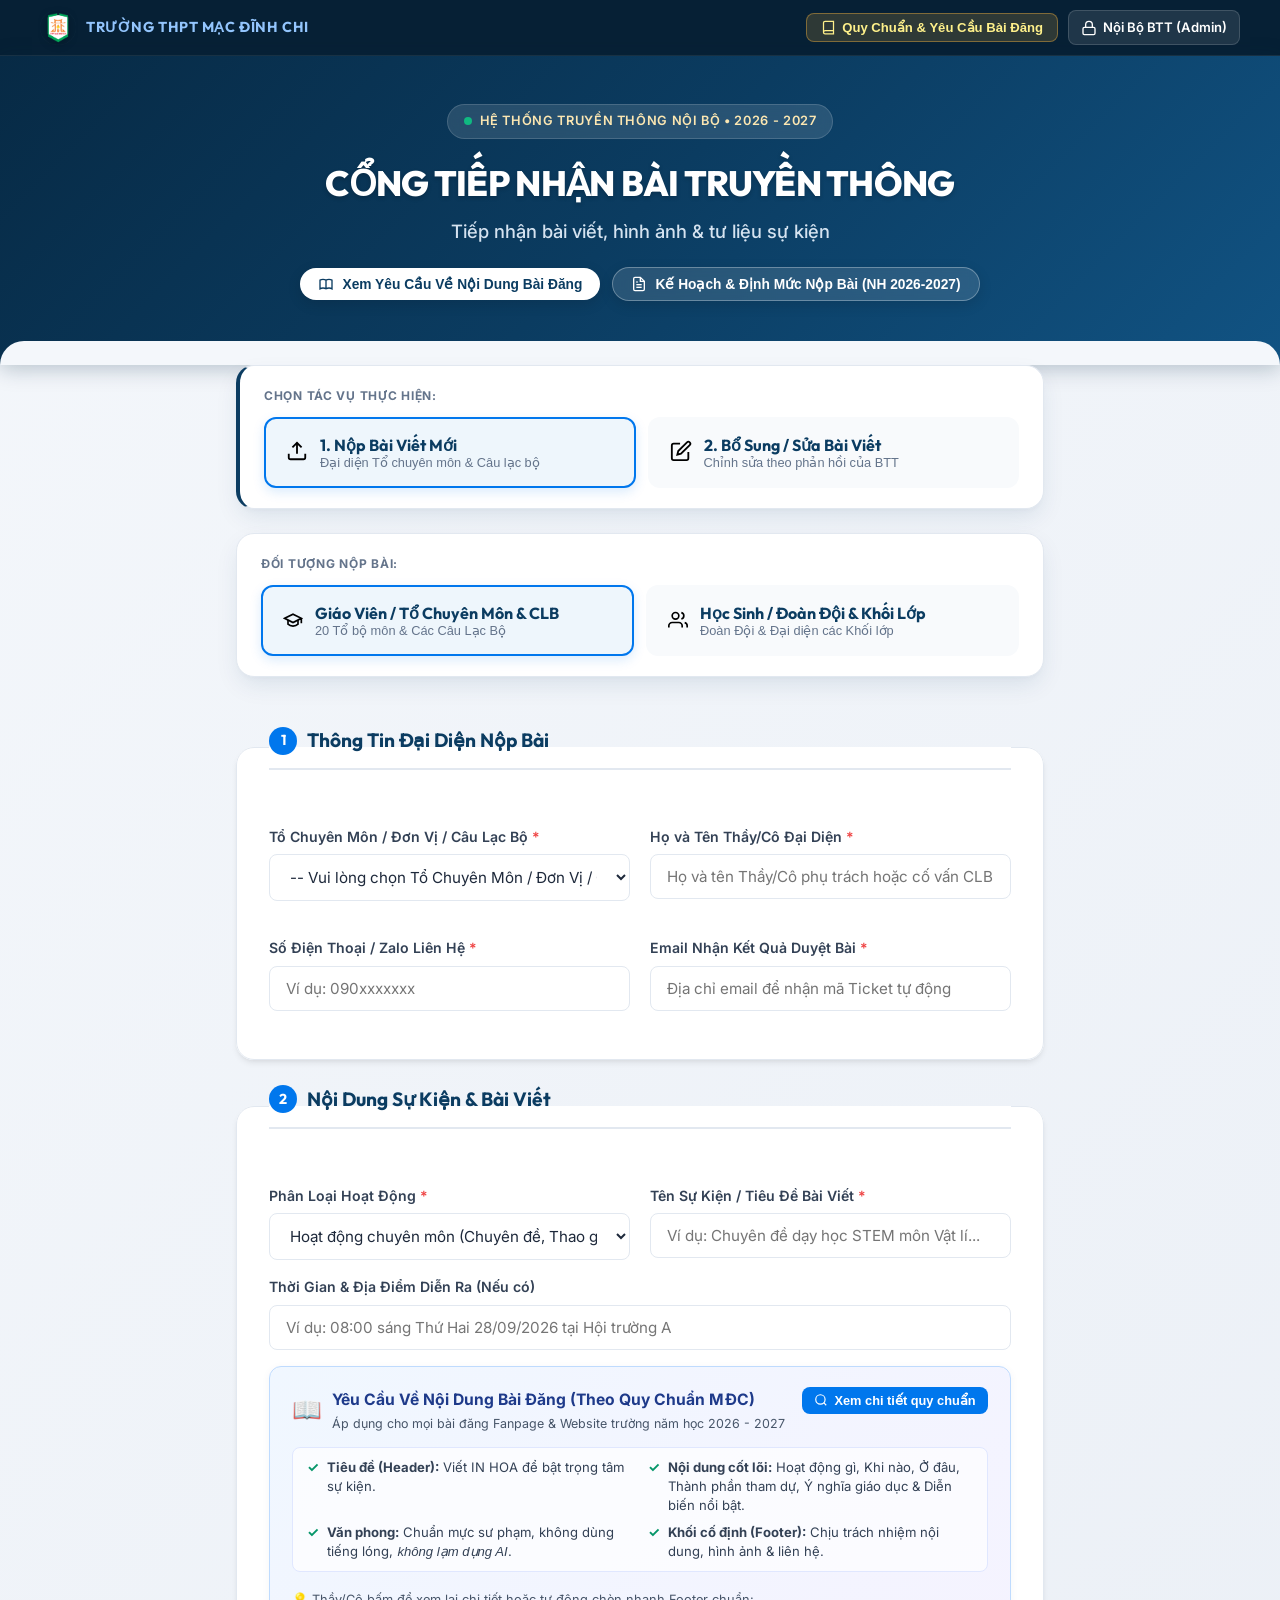
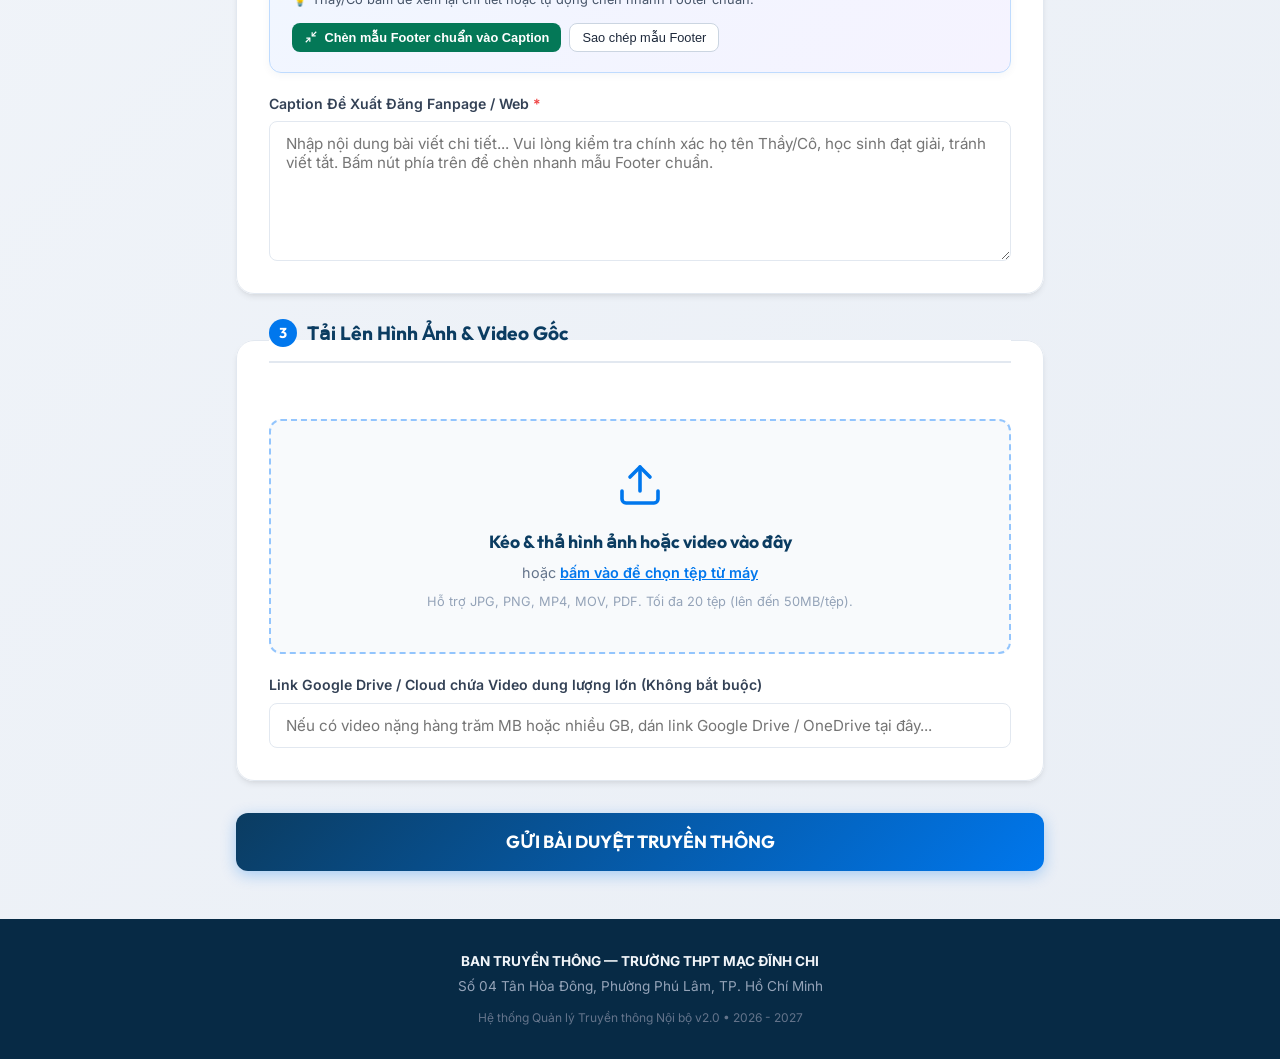
==== commit 05a29de7: "feat: Cap nhat giao dien nop bai, gom CLB ve giao vien va bo sung module sua bai viet" ====
--- a/index.html
+++ b/index.html
@@ -65,7 +65,7 @@
           <svg width="16" height="16" viewBox="0 0 24 24" fill="none" stroke="currentColor" stroke-width="2">
             <path d="M12 6.253v13m0-13C10.832 5.477 9.246 5 7.5 5S4.168 5.477 3 6.253v13C4.168 18.477 5.754 18 7.5 18s3.332.477 4.5 1.253m0-13C13.168 5.477 14.754 5 16.5 5c1.747 0 3.332.477 4.5 1.253v13C19.832 18.477 18.247 18 16.5 18c-1.746 0-3.332.477-4.5 1.253"></path>
           </svg>
-          <span>Xem Yêu Cầu Về Nội Dung (5W + 1H)</span>
+          <span>Xem Yêu Cầu Về Nội Dung Bài Đăng</span>
         </button>
         <button type="button" class="btn-hero-guide outline" onclick="openGuidelinesModal('plan')">
           <svg width="16" height="16" viewBox="0 0 24 24" fill="none" stroke="currentColor" stroke-width="2">
@@ -87,37 +87,36 @@
       <!-- Vùng hiển thị thông báo tiêu điểm ghim từ Quản Trị Viên (nếu có) -->
       <div id="portalNoticeContainer"></div>
 
-      <!-- Role Switcher: Giáo viên vs Học sinh/CLB -->
-      <section class="role-selector-card" aria-label="Chọn đối tượng nộp bài">
-        <label class="section-label">BẠN ĐANG NỘP BÀI VỚI VAI TRÒ:</label>
+      <!-- Bộ điều hướng tác vụ: Nộp bài mới VS Bổ sung / Chỉnh sửa theo yêu cầu -->
+      <section class="role-selector-card portal-mode-card" aria-label="Chọn tác vụ">
+        <label class="section-label">CHỌN TÁC VỤ THỰC HIỆN:</label>
         <div class="segmented-control" role="tablist">
-          <button type="button" class="tab-btn active" id="tabTeacher" role="tab" aria-selected="true"
-            onclick="switchRole('teacher')">
+          <button type="button" class="tab-btn active" id="tabModeSubmit" role="tab" aria-selected="true"
+            onclick="switchPortalMode('submit')">
             <span class="tab-icon">
-              <svg width="20" height="20" viewBox="0 0 24 24" fill="none" stroke="currentColor" stroke-width="2">
-                <path d="M22 10v6M2 10l10-5 10 5-10 5z"></path>
-                <path d="M6 12v5c3 3 9 3 12 0v-5"></path>
+              <svg width="22" height="22" viewBox="0 0 24 24" fill="none" stroke="currentColor" stroke-width="2">
+                <path d="M21 15v4a2 2 0 0 1-2 2H5a2 2 0 0 1-2-2v-4"></path>
+                <polyline points="17 8 12 3 7 8"></polyline>
+                <line x1="12" y1="3" x2="12" y2="15"></line>
               </svg>
             </span>
             <div class="tab-info">
-              <span class="tab-title">Giáo Viên / Tổ Chuyên Môn</span>
-              <span class="tab-desc">20 Tổ bộ môn &amp; Phòng ban</span>
+              <span class="tab-title">1. Nộp Bài Viết Mới</span>
+              <span class="tab-desc">Đại diện Tổ chuyên môn &amp; Câu lạc bộ</span>
             </div>
           </button>
 
-          <button type="button" class="tab-btn" id="tabStudent" role="tab" aria-selected="false"
-            onclick="switchRole('student')">
+          <button type="button" class="tab-btn" id="tabModeRevise" role="tab" aria-selected="false"
+            onclick="switchPortalMode('revise')">
             <span class="tab-icon">
-              <svg width="20" height="20" viewBox="0 0 24 24" fill="none" stroke="currentColor" stroke-width="2">
-                <path d="M17 21v-2a4 4 0 0 0-4-4H5a4 4 0 0 0-4 4v2"></path>
-                <circle cx="9" cy="7" r="4"></circle>
-                <path d="M23 21v-2a4 4 0 0 0-3-3.87"></path>
-                <path d="M16 3.13a4 4 0 0 1 0 7.75"></path>
+              <svg width="22" height="22" viewBox="0 0 24 24" fill="none" stroke="currentColor" stroke-width="2">
+                <path d="M11 4H4a2 2 0 0 0-2 2v14a2 2 0 0 0 2 2h14a2 2 0 0 0 2-2v-7"></path>
+                <path d="M18.5 2.5a2.121 2.121 0 0 1 3 3L12 15l-4 1 1-4 9.5-9.5z"></path>
               </svg>
             </span>
             <div class="tab-info">
-              <span class="tab-title">Học Sinh / CLB / Đoàn Đội</span>
-              <span class="tab-desc">Câu lạc bộ &amp; Các khối lớp</span>
+              <span class="tab-title">2. Bổ Sung / Sửa Bài Viết</span>
+              <span class="tab-desc">Chỉnh sửa theo phản hồi của BTT</span>
             </div>
           </button>
         </div>
@@ -125,18 +124,54 @@
 
       <!-- Main Submission Form -->
       <form id="submissionForm" class="submission-form" onsubmit="handleFormSubmit(event)">
+
+        <!-- Phân loại đối tượng nộp bài: Giáo viên & CLB vs Học sinh / Đoàn Đội & Khối lớp -->
+        <section class="role-selector-card" style="margin-bottom: 1.5rem; background: #ffffff;" aria-label="Chọn đối tượng nộp bài">
+          <label class="section-label">ĐỐI TƯỢNG NỘP BÀI:</label>
+          <div class="segmented-control" role="tablist">
+            <button type="button" class="tab-btn active" id="tabTeacher" role="tab" aria-selected="true"
+              onclick="switchRole('teacher')">
+              <span class="tab-icon">
+                <svg width="20" height="20" viewBox="0 0 24 24" fill="none" stroke="currentColor" stroke-width="2">
+                  <path d="M22 10v6M2 10l10-5 10 5-10 5z"></path>
+                  <path d="M6 12v5c3 3 9 3 12 0v-5"></path>
+                </svg>
+              </span>
+              <div class="tab-info">
+                <span class="tab-title">Giáo Viên / Tổ Chuyên Môn &amp; CLB</span>
+                <span class="tab-desc">20 Tổ bộ môn &amp; Các Câu Lạc Bộ</span>
+              </div>
+            </button>
+
+            <button type="button" class="tab-btn" id="tabStudent" role="tab" aria-selected="false"
+              onclick="switchRole('student')">
+              <span class="tab-icon">
+                <svg width="20" height="20" viewBox="0 0 24 24" fill="none" stroke="currentColor" stroke-width="2">
+                  <path d="M17 21v-2a4 4 0 0 0-4-4H5a4 4 0 0 0-4 4v2"></path>
+                  <circle cx="9" cy="7" r="4"></circle>
+                  <path d="M23 21v-2a4 4 0 0 0-3-3.87"></path>
+                  <path d="M16 3.13a4 4 0 0 1 0 7.75"></path>
+                </svg>
+              </span>
+              <div class="tab-info">
+                <span class="tab-title">Học Sinh / Đoàn Đội &amp; Khối Lớp</span>
+                <span class="tab-desc">Đoàn Đội &amp; Đại diện các Khối lớp</span>
+              </div>
+            </button>
+          </div>
+        </section>
 
         <!-- Fieldset: Thông tin người gửi -->
         <fieldset class="form-section">
           <legend class="legend-title">
             <span class="step-num">1</span>
-            <span>Thông Tin Đại Diện Nộp Bài</span>
+            <span id="step1Title">Thông Tin Đại Diện Nộp Bài</span>
           </legend>
 
           <div class="form-grid grid-2">
             <!-- Đơn vị / Bộ phận -->
             <div class="form-group">
-              <label for="deptSelect" class="input-label required">Tổ Chuyên Môn / Đơn Vị / CLB</label>
+              <label for="deptSelect" id="deptLabel" class="input-label required">Tổ Chuyên Môn / Đơn Vị / Câu Lạc Bộ</label>
               <select id="deptSelect" name="dept" required class="custom-select">
                 <!-- Sẽ được điền tự động qua JavaScript theo Role -->
               </select>
@@ -144,9 +179,9 @@
 
             <!-- Họ và tên -->
             <div class="form-group">
-              <label for="submitterName" class="input-label required">Họ và Tên Người Đại Diện</label>
+              <label for="submitterName" id="submitterLabel" class="input-label required">Họ và Tên Thầy/Cô Đại Diện</label>
               <input type="text" id="submitterName" name="submitter" required
-                placeholder="Ví dụ: Đoàn Minh Tâm / Nguyễn Khánh Ninh" class="custom-input">
+                placeholder="Họ và tên Thầy/Cô phụ trách hoặc cố vấn CLB" class="custom-input">
             </div>
 
             <!-- Số điện thoại / Zalo -->
@@ -205,7 +240,7 @@
               placeholder="Ví dụ: 08:00 sáng Thứ Hai 28/09/2026 tại Hội trường A" class="custom-input">
           </div>
 
-          <!-- Card nhắc nhở Quy chuẩn nội dung bài đăng (5W+1H & Footer mẫu) -->
+          <!-- Card nhắc nhở Quy chuẩn nội dung bài đăng & Footer mẫu -->
           <div class="guidelines-callout-card">
             <div class="callout-header-row">
               <div class="callout-title-wrap">
@@ -231,7 +266,7 @@
               </div>
               <div class="callout-summary-item">
                 <span class="summary-check">✓</span>
-                <span><strong>Nội dung 5W + 1H:</strong> What, When, Where, Who, Why (tính giáo dục), How.</span>
+                <span><strong>Nội dung cốt lõi:</strong> Hoạt động gì, Khi nào, Ở đâu, Thành phần tham dự, Ý nghĩa giáo dục &amp; Diễn biến nổi bật.</span>
               </div>
               <div class="callout-summary-item">
                 <span class="summary-check">✓</span>
@@ -317,8 +352,231 @@
           </button>
         </div>
       </form>
+
+      <!-- ===================================================================== -->
+      <!-- KHU VỰC BỔ SUNG & CHỈNH SỬA BÀI VIẾT THEO YÊU CẦU DUYỆT (CHO THẦY/CÔ) -->
+      <!-- ===================================================================== -->
+      <section id="revisionSection" class="revision-wrapper" style="display: none;">
+        <!-- Card tìm kiếm bài viết -->
+        <div class="revision-search-card">
+          <div class="search-header-row">
+            <div class="search-header-title">
+              <span class="search-icon-badge">🔍</span>
+              <div>
+                <h3 class="search-heading">Tra Cứu &amp; Chỉnh Sửa Bài Viết Theo Yêu Cầu</h3>
+                <p class="search-sub">Nhập Mã bài viết (Ticket ID) hoặc Họ tên Thầy/Cô / Số điện thoại để mở bài viết cần điều chỉnh</p>
+              </div>
+            </div>
+          </div>
+
+          <div class="search-input-group">
+            <div class="search-input-wrap">
+              <svg width="20" height="20" viewBox="0 0 24 24" fill="none" stroke="currentColor" stroke-width="2">
+                <circle cx="11" cy="11" r="8"></circle>
+                <line x1="21" y1="21" x2="16.65" y2="16.65"></line>
+              </svg>
+              <input type="text" id="revisionSearchInput" class="revision-search-input"
+                placeholder="Ví dụ: TT-2026-0001 hoặc Nguyễn Khánh Ninh / 090xxxxxxx..."
+                onkeydown="if(event.key==='Enter'){ searchTicketForRevision(); }">
+            </div>
+            <button type="button" class="btn-search-ticket" onclick="searchTicketForRevision()">
+              <span id="btnSearchTicketText">Tìm bài viết</span>
+              <div id="searchSpinner" class="spinner small" style="display: none;"></div>
+            </button>
+          </div>
+
+          <!-- Trạng thái gợi ý hoặc thông báo nhanh -->
+          <div id="revisionSearchNotice" class="search-notice-wrap" style="display: none;"></div>
+        </div>
+
+        <!-- Vùng hiển thị kết quả tìm kiếm nếu có nhiều bài -->
+        <div id="revisionSearchResults" class="search-results-list" style="display: none;"></div>
+
+        <!-- Khung chi tiết bài viết & Form gửi bản chỉnh sửa bổ sung -->
+        <div id="revisionDetailCard" class="revision-detail-card" style="display: none;">
+          <!-- 1. Header thông tin bài viết & Badge trạng thái -->
+          <div class="detail-top-bar">
+            <div class="ticket-meta-info">
+              <div class="meta-code-row">
+                <span class="ticket-id-tag" id="revDetailCode">TT-2026-XXXX</span>
+                <span class="badge-status-pill" id="revDetailStatus">YÊU CẦU CHỈNH SỬA</span>
+                <span class="rev-count-pill" id="revDetailCount">Lần sửa: 1</span>
+              </div>
+              <h2 class="ticket-title-heading" id="revDetailEventName">Tên sự kiện / hoạt động</h2>
+              <p class="ticket-dept-text" id="revDetailDeptSubmitter">Tổ Chuyên Môn • Người nộp: Thầy/Cô</p>
+            </div>
+            <button type="button" class="btn-close-detail" onclick="closeRevisionDetail()" title="Quay lại danh sách tìm kiếm">
+              ✕ Đóng
+            </button>
+          </div>
+
+          <!-- 2. Hộp Lời dặn / Yêu cầu chỉnh sửa của Ban Biên Tập -->
+          <div class="btt-feedback-callout" id="bttFeedbackContainer">
+            <div class="feedback-badge-row">
+              <span class="feedback-badge-tag">📢 NỘI DUNG CẦN ĐIỀU CHỈNH / BỔ SUNG TỪ BAN BIÊN TẬP:</span>
+              <span class="reviewer-name-tag" id="revDetailHandler">Người duyệt: Ban Quản Trị BTT</span>
+            </div>
+            <div class="feedback-body-content" id="revDetailFeedback">
+              "Thầy/Cô vui lòng bổ sung thêm hình ảnh gốc rõ nét và rà soát lại chức danh đại biểu tham dự."
+            </div>
+          </div>
+
+          <!-- 3. Cây thư mục Drive của bài viết & Liên kết mở Drive -->
+          <div class="drive-tree-view-card">
+            <div class="tree-header-row">
+              <div class="tree-title">
+                <svg width="20" height="20" viewBox="0 0 24 24" fill="none" stroke="currentColor" stroke-width="2">
+                  <path d="M22 19a2 2 0 0 1-2 2H4a2 2 0 0 1-2-2V5a2 2 0 0 1 2-2h5l2 3h9a2 2 0 0 1 2 2z"></path>
+                </svg>
+                <span>CÂY THƯ MỤC LƯU TRỮ GOOGLE DRIVE CỦA BÀI VIẾT</span>
+              </div>
+              <a id="revDirectDriveLink" href="#" target="_blank" class="btn-open-drive-tab">
+                <span>Mở thư mục Drive trên tab mới ↗</span>
+              </a>
+            </div>
+
+            <!-- Cây thư mục trực quan -->
+            <div class="folder-tree-container">
+              <div class="tree-node root">
+                <span class="tree-icon">📁</span>
+                <strong class="tree-label-root" id="revTreeRootLabel">TT-2026-XXXX_Ten_Su_Kien</strong>
+                <span class="tree-tag-cloud">Google Drive 5TB</span>
+              </div>
+              <div class="tree-children">
+                <div class="tree-node">
+                  <span class="tree-branch">├──</span>
+                  <span class="tree-icon">📁</span>
+                  <span class="tree-name">01_Source</span>
+                  <span class="tree-desc">— Hình ảnh &amp; Video gốc ban đầu</span>
+                </div>
+                <div class="tree-node">
+                  <span class="tree-branch">├──</span>
+                  <span class="tree-icon">📁</span>
+                  <span class="tree-name">02_Caption</span>
+                  <span class="tree-desc">— Nội dung bài viết đề xuất</span>
+                </div>
+                <div class="tree-node">
+                  <span class="tree-branch">├──</span>
+                  <span class="tree-icon">📁</span>
+                  <span class="tree-name">03_Final</span>
+                  <span class="tree-desc">— Bản thiết kế &amp; Xuất bản chính thức</span>
+                </div>
+                <div class="tree-node highlight-new">
+                  <span class="tree-branch">└──</span>
+                  <span class="tree-icon">📂</span>
+                  <span class="tree-name">04_ChinhSua_BoSung</span>
+                  <span class="tree-badge-new">✨ Thư mục hệ thống sẽ tự động tạo để lưu các tệp Thầy/Cô chỉnh sửa &amp; bổ sung mới</span>
+                </div>
+              </div>
+            </div>
+            <p class="tree-hint-text">
+              💡 <em>Lưu ý:</em> Khi Thầy/Cô bấm gửi bản chỉnh sửa bên dưới, hệ thống sẽ tự động tạo thư mục <strong>04_ChinhSua_BoSung</strong> trong Drive của bài viết và cập nhật trạng thái sang <strong>ĐÃ SỬA – CHỜ DUYỆT</strong>.
+            </p>
+          </div>
+
+          <!-- 4. Form nộp chỉnh sửa bổ sung -->
+          <form id="revisionSubmitForm" class="revision-submit-form" onsubmit="handleRevisionSubmit(event)">
+            <input type="hidden" id="revFormTicketCode" value="">
+            <input type="hidden" id="revFormSubmitter" value="">
+
+            <!-- Chỉnh sửa Caption -->
+            <div class="form-group" style="margin-bottom: 1.25rem;">
+              <div class="label-with-action">
+                <label for="revFormCaption" class="input-label required">Nội Dung Bài Viết / Caption Đã Chỉnh Sửa</label>
+                <button type="button" class="btn-text-action" onclick="insertFooterToRevision()">
+                  + Chèn mẫu Footer chuẩn
+                </button>
+              </div>
+              <textarea id="revFormCaption" rows="6" required class="custom-textarea"
+                placeholder="Chỉnh sửa câu từ, bổ sung thông tin chi tiết tại đây..."></textarea>
+            </div>
+
+            <!-- Tải lên hình ảnh / video bổ sung hoặc thay thế -->
+            <div class="form-group" style="margin-bottom: 1.25rem;">
+              <label class="input-label">Tải Thêm Hình Ảnh / Video / Tài Liệu Bổ Sung Hoặc Thay Thế (Nếu có)</label>
+              <div class="drop-zone revision-drop" id="revDropZone" onclick="triggerRevFileInput()">
+                <div class="drop-icon">
+                  <svg width="36" height="36" viewBox="0 0 24 24" fill="none" stroke="currentColor" stroke-width="1.8">
+                    <path d="M21 15v4a2 2 0 0 1-2 2H5a2 2 0 0 1-2-2v-4"></path>
+                    <polyline points="17 8 12 3 7 8"></polyline>
+                    <line x1="12" y1="3" x2="12" y2="15"></line>
+                  </svg>
+                </div>
+                <h4 class="drop-title" style="font-size: 0.95rem;">Kéo &amp; thả ảnh/video bổ sung vào đây</h4>
+                <p class="drop-subtitle" style="font-size: 0.82rem;">hoặc <span class="highlight-browse">bấm để chọn từ máy</span></p>
+                <input type="file" id="revFileInput" multiple accept="image/*,video/*,.pdf,.docx" style="display: none;"
+                  onchange="handleRevFilesSelected(event)">
+              </div>
+              <div id="revFileListContainer" class="file-list-grid" style="display: none; margin-top: 10px;"></div>
+            </div>
+
+            <!-- Link Video lớn nếu có -->
+            <div class="form-group" style="margin-bottom: 1.25rem;">
+              <label for="revHugeFileLink" class="input-label">Link Google Drive / Video Dung Lượng Lớn Bổ Sung (Nếu có)</label>
+              <input type="url" id="revHugeFileLink" class="custom-input"
+                placeholder="Dán link Google Drive bổ sung nếu có video nặng hàng trăm MB / GB...">
+            </div>
+
+            <!-- Ghi chú của Thầy Cô gửi lại cho BTT -->
+            <div class="form-group" style="margin-bottom: 1.5rem;">
+              <label for="revTeacherNotes" class="input-label">Lời Nhắn / Ghi Chú Gửi Lại Ban Biên Tập</label>
+              <input type="text" id="revTeacherNotes" class="custom-input"
+                placeholder="Ví dụ: Đã thay 3 ảnh tập thể nét hơn, đã sửa chức danh đại biểu...">
+            </div>
+
+            <!-- Nút gửi bản chỉnh sửa -->
+            <div class="submit-wrapper">
+              <button type="submit" id="btnSubmitRevision" class="btn-primary btn-revision-submit">
+                <span id="btnSubmitRevText">🚀 GỬI BẢN CHỈNH SỬA CHO BAN BIÊN TẬP</span>
+                <div id="btnRevSpinner" class="spinner" style="display: none;"></div>
+              </button>
+            </div>
+          </form>
+        </div>
+      </section>
     </div>
   </main>
+
+  <!-- Modal Kết Quả Chỉnh Sửa Thành Công -->
+  <div id="revisionSuccessModal" class="modal-overlay" style="display: none;">
+    <div class="modal-card">
+      <div class="success-icon-wrap" style="background: rgba(16, 185, 129, 0.1); border-color: #10b981;">
+        <svg class="checkmark" xmlns="http://www.w3.org/2000/svg" viewBox="0 0 52 52">
+          <circle class="checkmark-circle" cx="26" cy="26" r="25" fill="none" style="stroke: #10b981;" />
+          <path class="checkmark-check" fill="none" d="M14.1 27.2l7.1 7.2 16.7-16.8" style="stroke: #10b981;" />
+        </svg>
+      </div>
+
+      <h2 class="modal-title" style="color: #065f46;">ĐÃ GỬI BẢN CHỈNH SỬA!</h2>
+      <p class="modal-desc">Ban Truyền Thông đã nhận được nội dung điều chỉnh và sẽ kiểm duyệt lại trong thời gian sớm nhất.</p>
+
+      <div class="ticket-badge-card">
+        <span class="ticket-label">MÃ BÀI VIẾT (TICKET ID)</span>
+        <div class="ticket-code-row">
+          <span id="revSuccessTicketCode" class="ticket-code">TT-2026-XXXX</span>
+        </div>
+      </div>
+
+      <div class="summary-details">
+        <div class="detail-row">
+          <span class="detail-key">Trạng thái mới:</span>
+          <span class="detail-val badge-status" style="background: #ecfdf5; color: #047857; border-color: #a7f3d0;">ĐÃ SỬA – CHỜ DUYỆT</span>
+        </div>
+        <div class="detail-row">
+          <span class="detail-key">Tư liệu nộp thêm:</span>
+          <span id="revSuccessFileCount" class="detail-val">0 tệp</span>
+        </div>
+        <div class="detail-row">
+          <span class="detail-key">Thư mục Drive:</span>
+          <a id="revSuccessFolderLink" href="#" target="_blank" class="detail-val link-drive">Mở trên Google Drive ↗</a>
+        </div>
+      </div>
+
+      <button type="button" class="btn-primary" onclick="closeRevisionSuccessModal()" style="margin-top: 1rem; width: 100%;">
+        Hoàn tất &amp; Quay lại
+      </button>
+    </div>
+  </div>
 
   <!-- Modal Kết Quả Nộp Bài Thành Công -->
   <div id="successModal" class="modal-overlay" style="display: none;">
@@ -425,7 +683,7 @@
       <!-- Tab Navigation -->
       <div class="guidelines-tab-nav">
         <button type="button" class="guidelines-tab-btn active" data-tab="content" onclick="switchGuidelinesTab('content')">
-          📋 1. Yêu Cầu Về Nội Dung (5W + 1H)
+          📋 1. Yêu Cầu Về Nội Dung Bài Viết
         </button>
         <button type="button" class="guidelines-tab-btn" data-tab="plan" onclick="switchGuidelinesTab('plan')">
           ⚖️ 2. Kế Hoạch &amp; Quy Chế BTT 2026 - 2027
@@ -469,40 +727,40 @@
           </div>
 
           <div style="background: #f8fafc; border-left: 4px solid #0077ed; padding: 10px 14px; margin-bottom: 12px; border-radius: 4px;">
-            <strong style="color: #0b3c61; font-size: 0.9rem;">b. Nội dung chính (Quy tắc 5W + 1H):</strong>
+            <strong style="color: #0b3c61; font-size: 0.9rem;">b. Nội dung chính (Đảm bảo 6 nội dung cơ bản):</strong>
             <p style="font-size: 0.85rem; color: #334155; margin-top: 3px;">
-              Diễn giải chi tiết sự kiện theo trình tự thời gian hoặc mức độ quan trọng. Lồng ghép phát biểu, cảm nghĩ. Trả lời đầy đủ 6 câu hỏi:
+              Diễn giải chi tiết sự kiện theo trình tự thời gian hoặc mức độ quan trọng. Lồng ghép phát biểu, cảm nghĩ. Nêu rõ 6 thông tin cốt lõi:
             </p>
 
             <div class="five-w-grid">
               <div class="five-w-card">
-                <span class="five-w-tag">WHAT</span>
-                <div class="five-w-title">Sự kiện gì?</div>
+                <span class="five-w-tag">1. HOẠT ĐỘNG GÌ?</span>
+                <div class="five-w-title">Tên sự kiện / hoạt động</div>
                 <div class="five-w-desc">Tên chính xác của hoạt động, chuyên đề, hội thi, lễ hội.</div>
               </div>
               <div class="five-w-card">
-                <span class="five-w-tag">WHEN</span>
-                <div class="five-w-title">Khi nào?</div>
+                <span class="five-w-tag">2. THỜI GIAN</span>
+                <div class="five-w-title">Thời gian diễn ra</div>
                 <div class="five-w-desc">Thời gian diễn ra cụ thể (ngày, giờ, buổi sáng/chiều).</div>
               </div>
               <div class="five-w-card">
-                <span class="five-w-tag">WHERE</span>
-                <div class="five-w-title">Ở đâu?</div>
-                <div class="five-w-desc">Địa điểm tổ chức (Sân trường, Hội trường, phòng chuyên môn hay đi thực tế).</div>
+                <span class="five-w-tag">3. ĐỊA ĐIỂM</span>
+                <div class="five-w-title">Địa điểm tổ chức</div>
+                <div class="five-w-desc">Sân trường, Hội trường, phòng chuyên môn hay đi thực tế.</div>
               </div>
               <div class="five-w-card">
-                <span class="five-w-tag">WHO</span>
-                <div class="five-w-title">Ai tham gia?</div>
+                <span class="five-w-tag">4. THÀNH PHẦN</span>
+                <div class="five-w-title">Thành phần tham dự</div>
                 <div class="five-w-desc">BGH, khách mời (nêu rõ chức danh), Thầy/Cô, học sinh các khối lớp.</div>
               </div>
               <div class="five-w-card">
-                <span class="five-w-tag why">WHY (QUAN TRỌNG NHẤT)</span>
-                <div class="five-w-title">Mục đích là gì?</div>
-                <div class="five-w-desc">Thể hiện tính giáo dục: Hoạt động hướng đến giá trị, lợi ích gì cho học sinh &amp; giáo viên.</div>
+                <span class="five-w-tag why">5. MỤC ĐÍCH &amp; Ý NGHĨA (TRỌNG TÂM)</span>
+                <div class="five-w-title">Ý nghĩa giáo dục</div>
+                <div class="five-w-desc">Thể hiện tính giáo dục: Hoạt động hướng đến giá trị, lợi ích gì cho học sinh &amp; nhà trường.</div>
               </div>
               <div class="five-w-card">
-                <span class="five-w-tag">HOW</span>
-                <div class="five-w-title">Diễn ra như thế nào?</div>
+                <span class="five-w-tag">6. DIỄN BIẾN</span>
+                <div class="five-w-title">Điểm nhấn nổi bật</div>
                 <div class="five-w-desc">Mô tả không khí (sôi nổi, trang nghiêm, xúc động) và hoạt động điểm nhấn (tiết mục văn nghệ, phát biểu...).</div>
               </div>
             </div>
@@ -601,7 +859,7 @@
                 <tr><td>19</td><td><strong>Văn phòng</strong></td><td>Thầy Nguyễn Hoài Nam</td><td>Văn phòng - Học vụ</td></tr>
                 <tr><td>20</td><td><strong>Giám thị</strong></td><td>Thầy Phan Phi</td><td>Giám thị</td></tr>
                 <tr><td>21</td><td><strong>CLB Khoa học – Khởi nghiệp</strong></td><td>Thầy Lương Tuấn Anh</td><td>Cố vấn CLB</td></tr>
-                <tr><td>22</td><td><strong>CLB Truyền thông</strong></td><td>Cô Trịnh Thị Hà Trang</td><td>Cố vấn CLB</td></tr>
+                <tr><td>22</td><td><strong>CLB Nhiếp ảnh - Báo chí</strong></td><td>Cô Trịnh Thị Hà Trang</td><td>Cố vấn CLB</td></tr>
                 <tr><td>23</td><td><strong>CLB Văn nghệ - Cổ động</strong></td><td>Cô Trần Nguyễn Thanh Mai</td><td>Cố vấn CLB</td></tr>
                 <tr><td>24</td><td><strong>CLB Tiếng Anh</strong></td><td>Cô Phan Huỳnh Nhật Linh</td><td>Cố vấn CLB</td></tr>
                 <tr><td>25</td><td><strong>CLB Văn học – Diễn thuyết và Kịch</strong></td><td>Cô Phan Quỳnh Anh</td><td>Cố vấn CLB</td></tr>
@@ -641,7 +899,7 @@
               <span class="pdf-icon">📄</span>
               <div>
                 <div class="pdf-title">Yêu Cầu Về Nội Dung Các Bài Đăng Truyền Thông</div>
-                <div class="pdf-meta">Quy chuẩn 5W+1H, Header IN HOA, Mẫu Footer bắt buộc, Nguyên tắc sư phạm • File PDF</div>
+                <div class="pdf-meta">Quy chuẩn nội dung bài viết, Header IN HOA, Mẫu Footer bắt buộc, Nguyên tắc sư phạm • File PDF</div>
               </div>
             </div>
             <a href="docs/Yeu_cau_ve_noi_dung_cac_bai_dang.pdf" target="_blank" download="Yeu_cau_ve_noi_dung_cac_bai_dang_THPT_MDC.pdf" class="btn-pdf-download">
--- a/css/style.css
+++ b/css/style.css
@@ -2980,4 +2980,485 @@
   flex-shrink: 0;
 }
 
-
+/* ==========================================================================
+   PORTAL MODE SWITCHER & REVISION SYSTEM STYLES
+   ========================================================================== */
+.portal-mode-card {
+  border-left: 4px solid var(--primary-color);
+}
+
+.revision-wrapper {
+  display: flex;
+  flex-direction: column;
+  gap: 1.5rem;
+}
+
+/* 1. Revision Search Card */
+.revision-search-card {
+  background: var(--surface-card);
+  border-radius: var(--radius-lg);
+  padding: 1.5rem;
+  box-shadow: var(--shadow-lg);
+  border: 1px solid var(--border-color);
+  border-top: 4px solid #d97706;
+}
+
+.search-header-row {
+  display: flex;
+  align-items: center;
+  gap: 12px;
+  margin-bottom: 1.25rem;
+}
+
+.search-icon-badge {
+  font-size: 1.5rem;
+  background: #fef3c7;
+  border: 1px solid #fde68a;
+  width: 44px;
+  height: 44px;
+  display: flex;
+  align-items: center;
+  justify-content: center;
+  border-radius: var(--radius-md);
+  flex-shrink: 0;
+}
+
+.search-heading {
+  font-size: 1.15rem;
+  font-weight: 700;
+  color: #0f172a;
+  margin-bottom: 2px;
+}
+
+.search-sub {
+  font-size: 0.85rem;
+  color: #64748b;
+}
+
+.search-input-group {
+  display: flex;
+  gap: 10px;
+}
+
+.search-input-wrap {
+  flex: 1;
+  position: relative;
+  display: flex;
+  align-items: center;
+}
+
+.search-input-wrap svg {
+  position: absolute;
+  left: 14px;
+  color: #94a3b8;
+}
+
+.revision-search-input {
+  width: 100%;
+  padding: 12px 14px 12px 42px;
+  border: 1.5px solid #cbd5e1;
+  border-radius: var(--radius-md);
+  font-size: 0.95rem;
+  font-family: inherit;
+  outline: none;
+  transition: var(--transition);
+}
+
+.revision-search-input:focus {
+  border-color: #d97706;
+  box-shadow: 0 0 0 3px rgba(217, 119, 6, 0.15);
+}
+
+.btn-search-ticket {
+  background: #d97706;
+  color: #ffffff;
+  border: none;
+  border-radius: var(--radius-md);
+  padding: 0 1.5rem;
+  font-size: 0.92rem;
+  font-weight: 600;
+  cursor: pointer;
+  display: inline-flex;
+  align-items: center;
+  justify-content: center;
+  gap: 8px;
+  transition: var(--transition);
+  white-space: nowrap;
+}
+
+.btn-search-ticket:hover {
+  background: #b45309;
+  transform: translateY(-1px);
+}
+
+.search-notice-wrap {
+  margin-top: 1rem;
+  padding: 10px 14px;
+  border-radius: var(--radius-sm);
+  font-size: 0.88rem;
+  display: flex;
+  align-items: center;
+  gap: 8px;
+}
+
+/* 2. Search Results List */
+.search-results-list {
+  display: flex;
+  flex-direction: column;
+  gap: 10px;
+}
+
+.result-item-card {
+  background: #ffffff;
+  border: 1.5px solid #e2e8f0;
+  border-radius: var(--radius-md);
+  padding: 14px 18px;
+  cursor: pointer;
+  transition: var(--transition);
+  display: flex;
+  justify-content: space-between;
+  align-items: center;
+  gap: 16px;
+}
+
+.result-item-card:hover {
+  border-color: #0077ed;
+  box-shadow: 0 4px 12px rgba(0, 119, 237, 0.1);
+  transform: translateX(4px);
+}
+
+.result-item-card.needs-revision {
+  border-left: 4px solid #d97706;
+  background: #fffdfa;
+}
+
+.result-item-info h4 {
+  font-size: 0.98rem;
+  font-weight: 700;
+  color: #1e293b;
+  margin-bottom: 4px;
+}
+
+.result-item-meta {
+  font-size: 0.82rem;
+  color: #64748b;
+  display: flex;
+  gap: 12px;
+  flex-wrap: wrap;
+}
+
+.btn-select-result {
+  background: #f1f5f9;
+  border: 1px solid #cbd5e1;
+  color: #334155;
+  padding: 6px 14px;
+  border-radius: var(--radius-sm);
+  font-size: 0.82rem;
+  font-weight: 600;
+  cursor: pointer;
+  transition: var(--transition);
+  white-space: nowrap;
+}
+
+.result-item-card:hover .btn-select-result {
+  background: #0077ed;
+  color: #ffffff;
+  border-color: #0077ed;
+}
+
+/* 3. Revision Detail Card */
+.revision-detail-card {
+  background: var(--surface-card);
+  border-radius: var(--radius-lg);
+  padding: 1.75rem;
+  box-shadow: var(--shadow-lg);
+  border: 1px solid var(--border-color);
+  animation: fadeIn 0.3s ease;
+}
+
+.detail-top-bar {
+  display: flex;
+  justify-content: space-between;
+  align-items: flex-start;
+  gap: 16px;
+  padding-bottom: 1.25rem;
+  border-bottom: 1px solid #e2e8f0;
+  margin-bottom: 1.25rem;
+}
+
+.meta-code-row {
+  display: flex;
+  align-items: center;
+  gap: 8px;
+  margin-bottom: 6px;
+  flex-wrap: wrap;
+}
+
+.ticket-id-tag {
+  font-family: monospace;
+  font-weight: 700;
+  font-size: 0.95rem;
+  background: #0b3c61;
+  color: #ffffff;
+  padding: 3px 10px;
+  border-radius: var(--radius-sm);
+  letter-spacing: 0.5px;
+}
+
+.badge-status-pill {
+  font-size: 0.78rem;
+  font-weight: 700;
+  padding: 3px 10px;
+  border-radius: var(--radius-full);
+  background: #fef3c7;
+  color: #b45309;
+  border: 1px solid #fde68a;
+}
+
+.rev-count-pill {
+  font-size: 0.78rem;
+  font-weight: 600;
+  padding: 3px 8px;
+  border-radius: var(--radius-full);
+  background: #f1f5f9;
+  color: #475569;
+}
+
+.ticket-title-heading {
+  font-size: 1.25rem;
+  font-weight: 800;
+  color: #0f172a;
+  margin-bottom: 4px;
+}
+
+.ticket-dept-text {
+  font-size: 0.85rem;
+  color: #64748b;
+}
+
+.btn-close-detail {
+  background: #f8fafc;
+  border: 1px solid #cbd5e1;
+  color: #64748b;
+  padding: 6px 12px;
+  border-radius: var(--radius-sm);
+  font-size: 0.82rem;
+  cursor: pointer;
+  transition: var(--transition);
+}
+
+.btn-close-detail:hover {
+  background: #f1f5f9;
+  color: #0f172a;
+}
+
+/* 4. Feedback Callout */
+.btt-feedback-callout {
+  background: #fff7ed;
+  border: 1.5px solid #ffedd5;
+  border-left: 5px solid #ea580c;
+  border-radius: var(--radius-md);
+  padding: 1.25rem;
+  margin-bottom: 1.5rem;
+}
+
+.feedback-badge-row {
+  display: flex;
+  justify-content: space-between;
+  align-items: center;
+  flex-wrap: wrap;
+  gap: 8px;
+  margin-bottom: 8px;
+}
+
+.feedback-badge-tag {
+  font-size: 0.82rem;
+  font-weight: 800;
+  color: #c2410c;
+  letter-spacing: 0.02em;
+}
+
+.reviewer-name-tag {
+  font-size: 0.8rem;
+  font-weight: 600;
+  color: #7c2d12;
+  background: #ffedd5;
+  padding: 2px 8px;
+  border-radius: 4px;
+}
+
+.feedback-body-content {
+  font-size: 0.95rem;
+  color: #431407;
+  line-height: 1.55;
+  font-style: italic;
+  font-weight: 500;
+}
+
+/* 5. Google Drive Tree View Card */
+.drive-tree-view-card {
+  background: #f8fafc;
+  border: 1px solid #e2e8f0;
+  border-radius: var(--radius-md);
+  padding: 1.25rem;
+  margin-bottom: 1.5rem;
+}
+
+.tree-header-row {
+  display: flex;
+  justify-content: space-between;
+  align-items: center;
+  flex-wrap: wrap;
+  gap: 10px;
+  margin-bottom: 1rem;
+}
+
+.tree-title {
+  display: flex;
+  align-items: center;
+  gap: 8px;
+  font-size: 0.84rem;
+  font-weight: 700;
+  color: #0b3c61;
+}
+
+.btn-open-drive-tab {
+  display: inline-flex;
+  align-items: center;
+  gap: 6px;
+  background: #0077ed;
+  color: #ffffff;
+  padding: 6px 14px;
+  border-radius: var(--radius-sm);
+  text-decoration: none;
+  font-size: 0.8rem;
+  font-weight: 600;
+  transition: var(--transition);
+}
+
+.btn-open-drive-tab:hover {
+  background: #005bb5;
+}
+
+.folder-tree-container {
+  background: #ffffff;
+  border: 1px solid #e2e8f0;
+  border-radius: var(--radius-sm);
+  padding: 14px 18px;
+  font-family: -apple-system, BlinkMacSystemFont, "Segoe UI", Roboto, monospace;
+}
+
+.tree-node {
+  display: flex;
+  align-items: center;
+  gap: 8px;
+  padding: 5px 0;
+  font-size: 0.88rem;
+}
+
+.tree-node.root {
+  font-weight: 700;
+  color: #0f172a;
+  border-bottom: 1px dashed #e2e8f0;
+  padding-bottom: 8px;
+  margin-bottom: 6px;
+}
+
+.tree-tag-cloud {
+  margin-left: auto;
+  font-size: 0.75rem;
+  background: #e0f2fe;
+  color: #0369a1;
+  padding: 2px 8px;
+  border-radius: 4px;
+  font-weight: 600;
+}
+
+.tree-children {
+  padding-left: 10px;
+}
+
+.tree-branch {
+  color: #94a3b8;
+  font-family: monospace;
+}
+
+.tree-name {
+  font-weight: 600;
+  color: #1e293b;
+}
+
+.tree-desc {
+  font-size: 0.8rem;
+  color: #64748b;
+}
+
+.tree-node.highlight-new {
+  background: #ecfdf5;
+  border-radius: 4px;
+  padding: 6px 8px;
+  margin-top: 4px;
+}
+
+.tree-node.highlight-new .tree-name {
+  color: #047857;
+}
+
+.tree-badge-new {
+  font-size: 0.78rem;
+  font-weight: 600;
+  color: #047857;
+}
+
+.tree-hint-text {
+  font-size: 0.8rem;
+  color: #64748b;
+  margin-top: 10px;
+  line-height: 1.45;
+}
+
+/* 6. Form actions and Dropzone for Revision */
+.drop-zone.revision-drop {
+  padding: 1.25rem 1rem;
+  background: #f8fafc;
+  border: 1.5px dashed #cbd5e1;
+}
+
+.drop-zone.revision-drop:hover {
+  background: #f1f5f9;
+  border-color: #10b981;
+}
+
+.btn-revision-submit {
+  background: linear-gradient(135deg, #059669 0%, #10b981 100%) !important;
+  box-shadow: 0 4px 14px rgba(16, 185, 129, 0.3) !important;
+}
+
+.btn-revision-submit:hover {
+  background: linear-gradient(135deg, #047857 0%, #059669 100%) !important;
+  box-shadow: 0 6px 20px rgba(16, 185, 129, 0.4) !important;
+}
+
+.label-with-action {
+  display: flex;
+  justify-content: space-between;
+  align-items: center;
+  margin-bottom: 6px;
+}
+
+.btn-text-action {
+  background: none;
+  border: none;
+  color: #0077ed;
+  font-size: 0.8rem;
+  font-weight: 600;
+  cursor: pointer;
+  padding: 0;
+}
+
+.btn-text-action:hover {
+  text-decoration: underline;
+}
+
+
+
